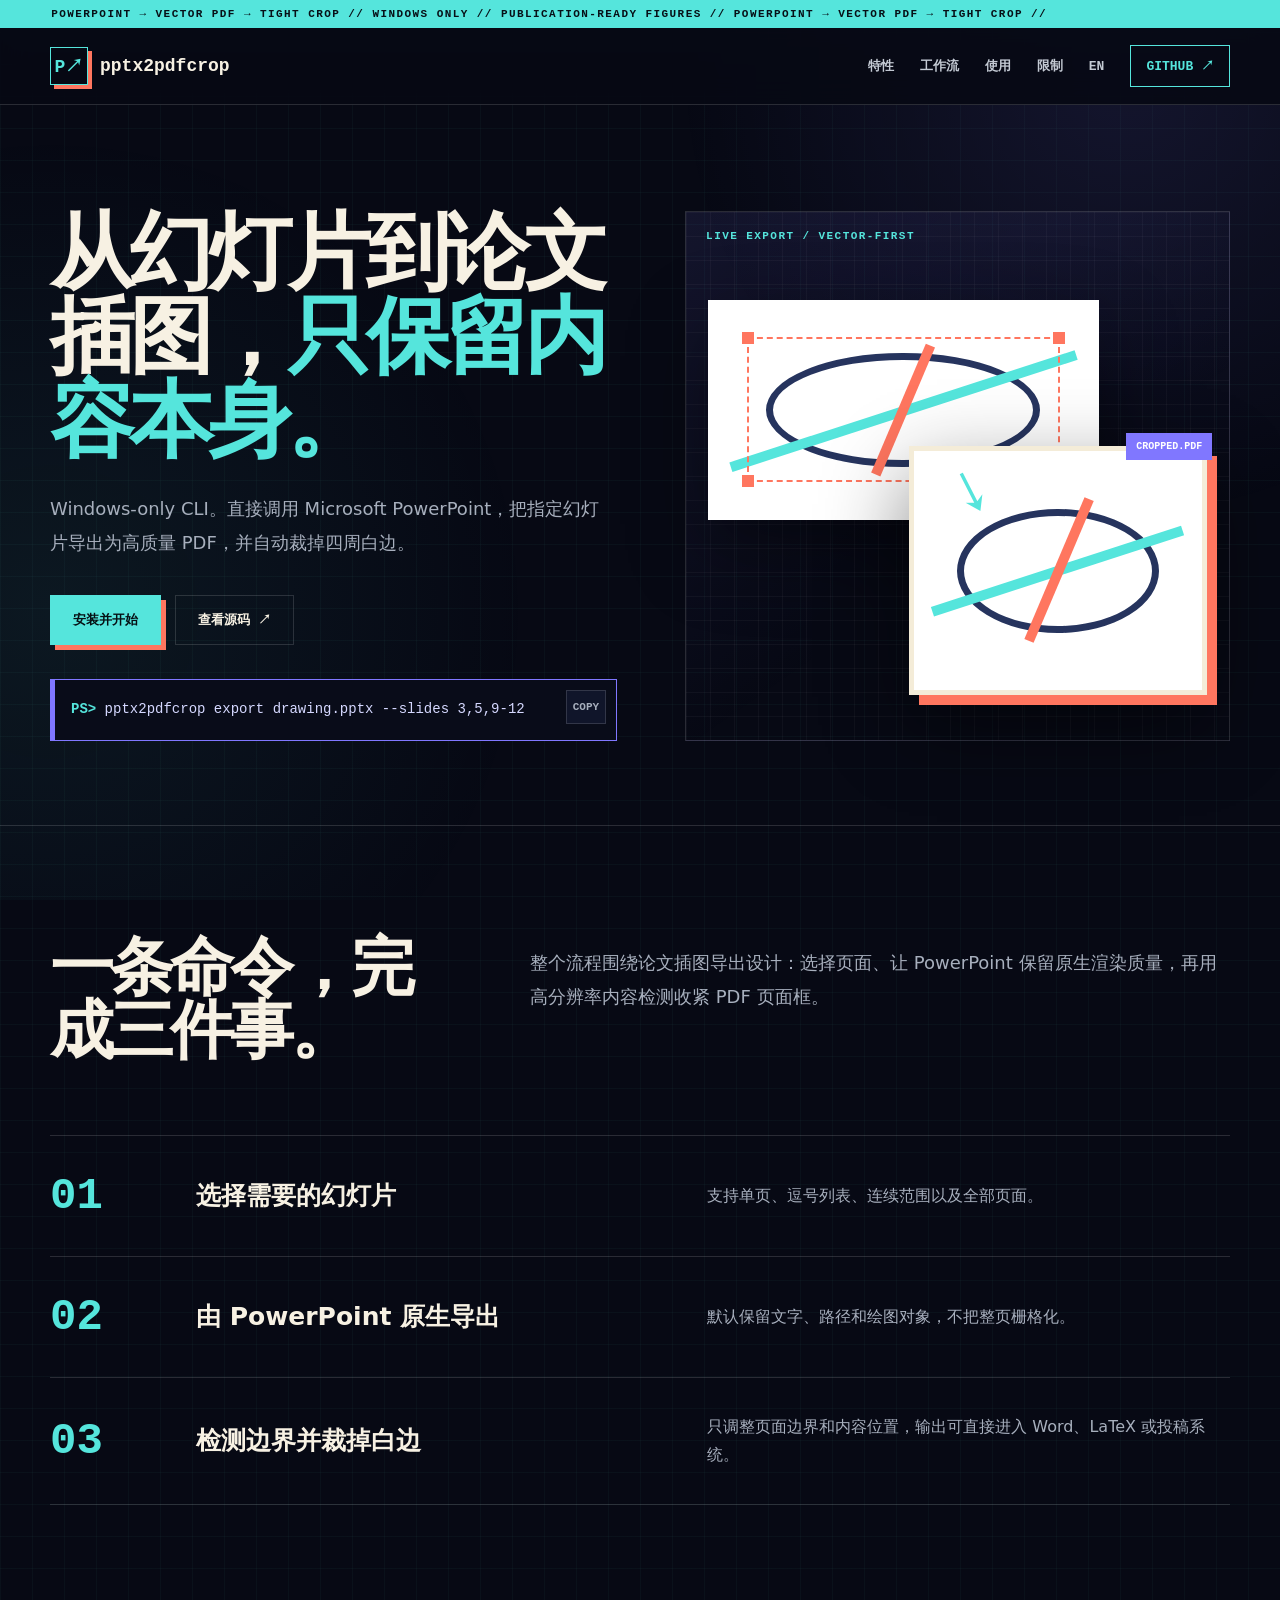
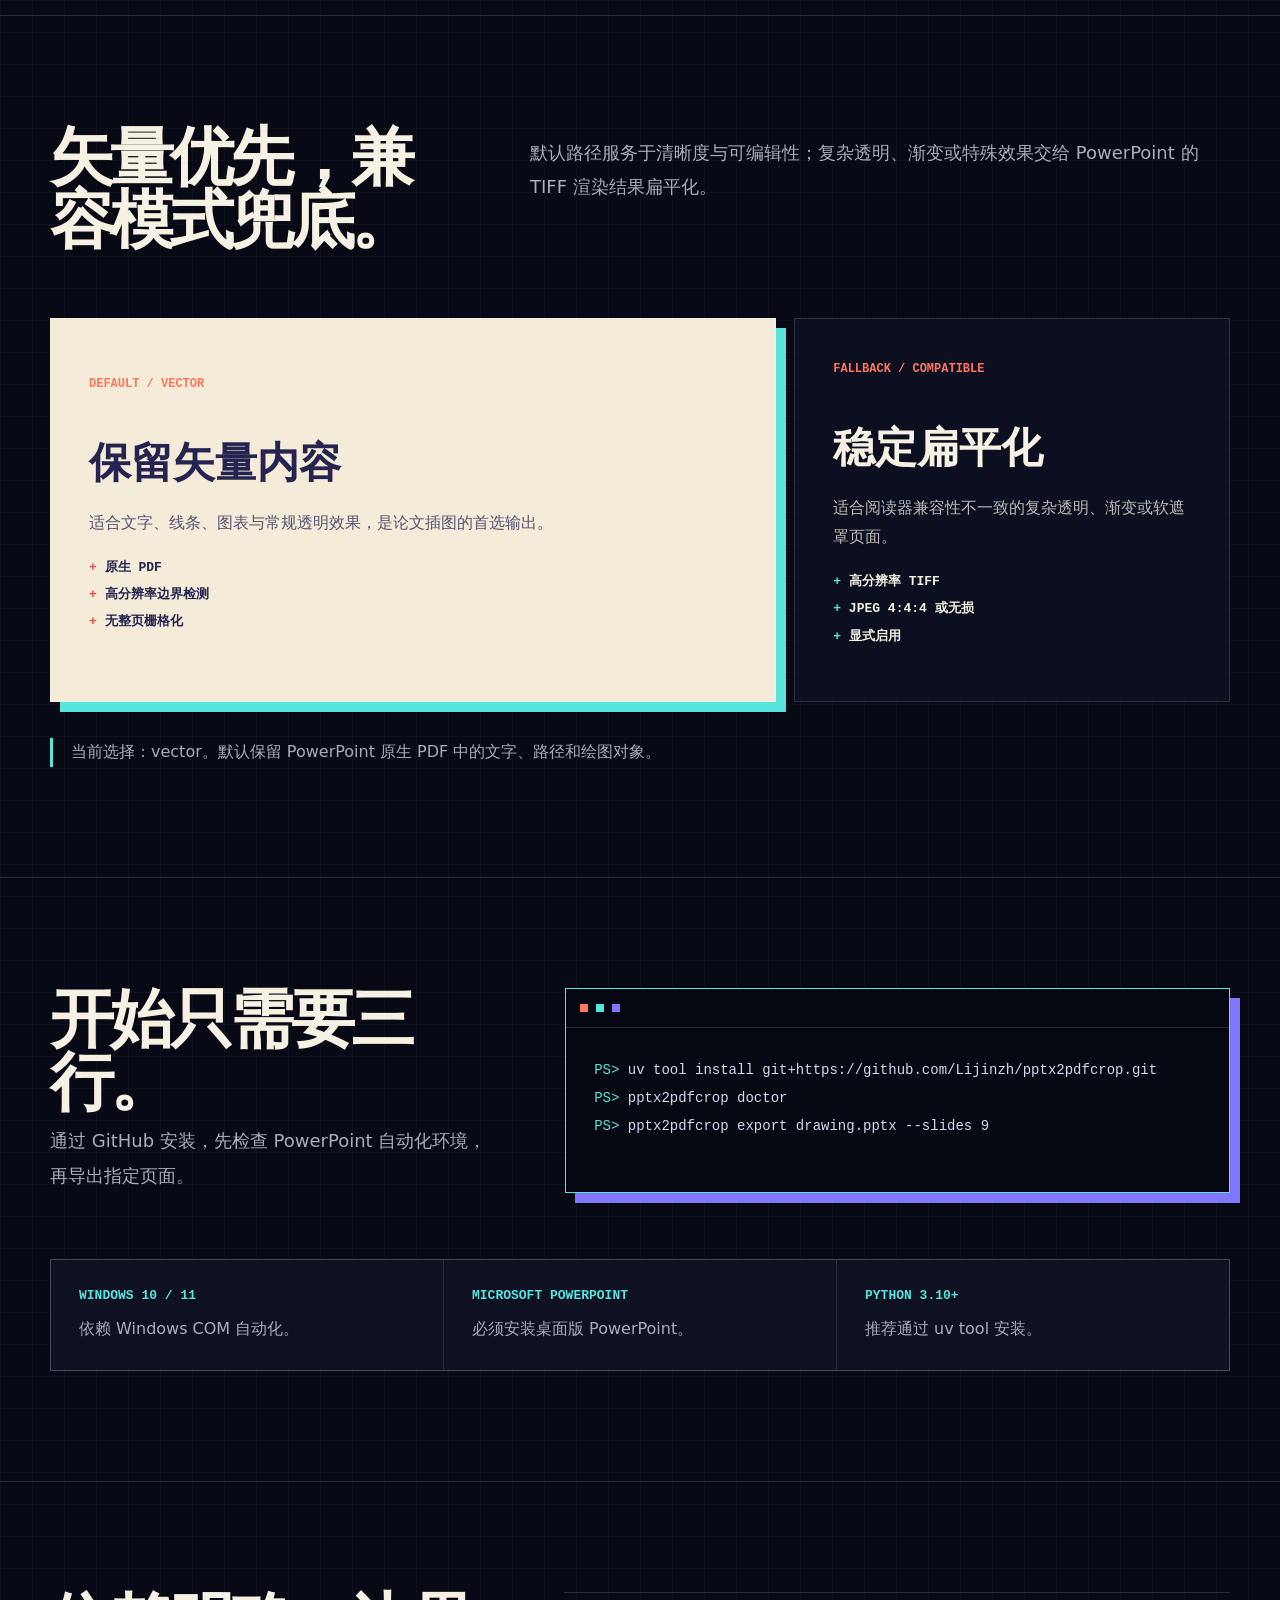
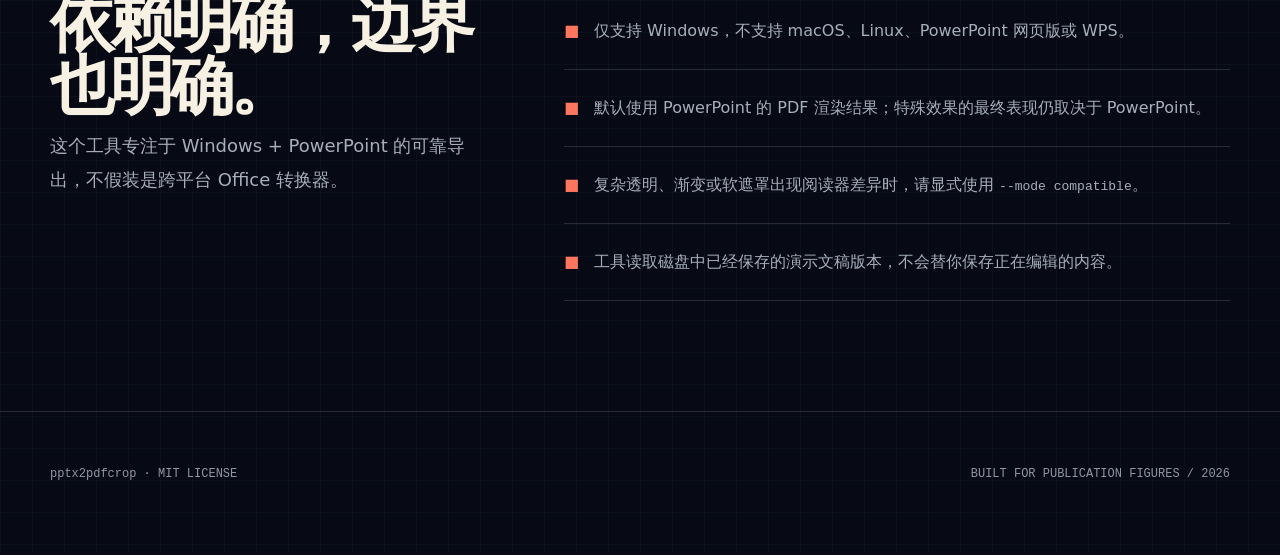
==== docs/index.html @ 3444dfbe "feat: launch pptx2pdfcrop CLI and website" ====
<!doctype html>
<html lang="zh-CN">
<head>
  <meta charset="utf-8" />
  <meta name="viewport" content="width=device-width, initial-scale=1" />
  <meta name="theme-color" content="#070914" />
  <meta name="description" content="Windows 下调用 Microsoft PowerPoint，将指定幻灯片导出为高质量、自动裁掉白边的论文插图 PDF。" />
  <meta property="og:title" content="pptx2pdfcrop · 从幻灯片到论文插图" />
  <meta property="og:description" content="Windows-only CLI for tightly cropped, publication-ready PowerPoint PDFs." />
  <meta property="og:type" content="website" />
  <meta property="og:url" content="https://lijinzh.github.io/pptx2pdfcrop/" />
  <title>pptx2pdfcrop · 从幻灯片到论文插图</title>
  <link rel="icon" href="assets/favicon.svg" type="image/svg+xml" />
  <link rel="stylesheet" href="assets/site.css" />
  <script src="assets/site.js" defer></script>
</head>
<body>
  <a class="skip-link" href="#main">跳到主要内容</a>
  <div class="ticker" aria-hidden="true"><span>POWERPOINT → VECTOR PDF → TIGHT CROP // WINDOWS ONLY // PUBLICATION-READY FIGURES // POWERPOINT → VECTOR PDF → TIGHT CROP //</span></div>
  <header class="site-header">
    <div class="wrap nav">
      <a class="brand" href="#top" aria-label="pptx2pdfcrop 首页"><span class="brand-mark" aria-hidden="true">P↗</span><span>pptx2pdfcrop</span></a>
      <nav class="nav-links" aria-label="主要导航">
        <a href="#modes">特性</a>
        <a href="#workflow">工作流</a>
        <a href="#quick-start">使用</a>
        <a href="#limits">限制</a>
        <a class="language-link" href="en/">EN</a>
        <a class="repo-link" href="https://github.com/Lijinzh/pptx2pdfcrop">GITHUB ↗</a>
      </nav>
    </div>
  </header>

  <main id="main">
    <div class="wrap hero" id="top">
      <div class="hero-copy">
        <h1>从幻灯片到论文插图，<em>只保留内容本身。</em></h1>
        <p>Windows-only CLI。直接调用 Microsoft PowerPoint，把指定幻灯片导出为高质量 PDF，并自动裁掉四周白边。</p>
        <div class="actions">
          <a class="button" href="#quick-start">安装并开始</a>
          <a class="button button--secondary" href="https://github.com/Lijinzh/pptx2pdfcrop">查看源码 ↗</a>
        </div>
        <div class="command-line">
          <b>PS&gt;</b> pptx2pdfcrop export drawing.pptx --slides 3,5,9-12
          <button class="copy-button" type="button" data-copy="pptx2pdfcrop export drawing.pptx --slides 3,5,9-12" aria-label="复制命令">COPY</button>
        </div>
      </div>

      <div class="export-stage" role="img" aria-label="带白边的 PowerPoint 幻灯片被转换为紧密裁切的 PDF">
        <div class="stage-grid">
          <span class="stage-label">LIVE EXPORT / VECTOR-FIRST</span>
          <div class="slide slide--before"><div class="diagram"></div><div class="crop-frame"><i class="crop-corner"></i><i class="crop-corner"></i><i class="crop-corner"></i><i class="crop-corner"></i></div></div>
          <div class="export-arrow">↘</div>
          <div class="slide slide--after"><span class="pdf-tag">CROPPED.PDF</span><div class="diagram"></div></div>
        </div>
      </div>
    </div>

    <section class="site-section" id="workflow">
      <div class="wrap">
        <div class="section-heading">
          <h2>一条命令，完成三件事。</h2>
          <p>整个流程围绕论文插图导出设计：选择页面、让 PowerPoint 保留原生渲染质量，再用高分辨率内容检测收紧 PDF 页面框。</p>
        </div>
        <div class="steps">
          <article class="step"><strong>01</strong><h3>选择需要的幻灯片</h3><p>支持单页、逗号列表、连续范围以及全部页面。</p></article>
          <article class="step"><strong>02</strong><h3>由 PowerPoint 原生导出</h3><p>默认保留文字、路径和绘图对象，不把整页栅格化。</p></article>
          <article class="step"><strong>03</strong><h3>检测边界并裁掉白边</h3><p>只调整页面边界和内容位置，输出可直接进入 Word、LaTeX 或投稿系统。</p></article>
        </div>
      </div>
    </section>

    <section class="site-section" id="modes">
      <div class="wrap">
        <div class="section-heading">
          <h2>矢量优先，兼容模式兜底。</h2>
          <p>默认路径服务于清晰度与可编辑性；复杂透明、渐变或特殊效果交给 PowerPoint 的 TIFF 渲染结果扁平化。</p>
        </div>
        <div class="mode-switcher" aria-label="导出模式比较">
          <button class="mode-card" type="button" data-mode="vector" aria-pressed="true">
            <code>DEFAULT / VECTOR</code><h3>保留矢量内容</h3>
            <p>适合文字、线条、图表与常规透明效果，是论文插图的首选输出。</p>
            <ul><li>原生 PDF</li><li>高分辨率边界检测</li><li>无整页栅格化</li></ul>
          </button>
          <button class="mode-card" type="button" data-mode="compatible" aria-pressed="false">
            <code>FALLBACK / COMPATIBLE</code><h3>稳定扁平化</h3>
            <p>适合阅读器兼容性不一致的复杂透明、渐变或软遮罩页面。</p>
            <ul><li>高分辨率 TIFF</li><li>JPEG 4:4:4 或无损</li><li>显式启用</li></ul>
          </button>
        </div>
        <p class="mode-note" data-mode-note>当前选择：vector。默认保留 PowerPoint 原生 PDF 中的文字、路径和绘图对象。</p>
      </div>
    </section>

    <section class="site-section" id="quick-start">
      <div class="wrap quick-start">
        <div class="quick-copy">
          <h2>开始只需要三行。</h2>
          <p>通过 GitHub 安装，先检查 PowerPoint 自动化环境，再导出指定页面。</p>
        </div>
        <div class="terminal">
          <div class="terminal-top" aria-hidden="true"><span class="terminal-dot"></span><span class="terminal-dot"></span><span class="terminal-dot"></span></div>
          <pre><span class="prompt">PS&gt;</span> uv tool install git+https://github.com/Lijinzh/pptx2pdfcrop.git
<span class="prompt">PS&gt;</span> pptx2pdfcrop doctor
<span class="prompt">PS&gt;</span> pptx2pdfcrop export drawing.pptx --slides 9</pre>
        </div>
      </div>
      <div class="wrap requirements" aria-label="系统要求">
        <div class="requirement"><b>WINDOWS 10 / 11</b><span>依赖 Windows COM 自动化。</span></div>
        <div class="requirement"><b>MICROSOFT POWERPOINT</b><span>必须安装桌面版 PowerPoint。</span></div>
        <div class="requirement"><b>PYTHON 3.10+</b><span>推荐通过 uv tool 安装。</span></div>
      </div>
    </section>

    <section class="site-section" id="limits">
      <div class="wrap limits">
        <div class="section-heading" style="display:block">
          <h2>依赖明确，边界也明确。</h2>
          <p>这个工具专注于 Windows + PowerPoint 的可靠导出，不假装是跨平台 Office 转换器。</p>
        </div>
        <ul class="limit-list">
          <li>仅支持 Windows，不支持 macOS、Linux、PowerPoint 网页版或 WPS。</li>
          <li>默认使用 PowerPoint 的 PDF 渲染结果；特殊效果的最终表现仍取决于 PowerPoint。</li>
          <li>复杂透明、渐变或软遮罩出现阅读器差异时，请显式使用 <code>--mode compatible</code>。</li>
          <li>工具读取磁盘中已经保存的演示文稿版本，不会替你保存正在编辑的内容。</li>
        </ul>
      </div>
    </section>
  </main>

  <footer class="site-footer">
    <div class="wrap footer-inner"><span>pptx2pdfcrop · MIT LICENSE</span><span>BUILT FOR PUBLICATION FIGURES / 2026</span></div>
  </footer>
  <div class="copy-status" data-copy-status hidden role="status">命令已复制</div>
</body>
</html>
---- docs/assets/site.css ----
:root {
  --ink: #070914;
  --panel: #0d1122;
  --panel-soft: #11162a;
  --paper: #f4ecd8;
  --text: #f7f1e3;
  --muted: #a7afbd;
  --cyan: #55e5dc;
  --coral: #ff765f;
  --violet: #8077ff;
  --line: rgba(255, 255, 255, 0.14);
  --mono: "Cascadia Code", "SFMono-Regular", Consolas, monospace;
  --sans: "Microsoft YaHei UI", "PingFang SC", system-ui, sans-serif;
  --serif: Georgia, "Songti SC", "STSong", serif;
}
* { box-sizing: border-box; }
html { scroll-behavior: smooth; scroll-padding-top: 110px; }
body {
  margin: 0;
  color: var(--text);
  background: var(--ink);
  background-image:
    linear-gradient(rgba(85, 229, 220, 0.035) 1px, transparent 1px),
    linear-gradient(90deg, rgba(85, 229, 220, 0.035) 1px, transparent 1px);
  background-size: 32px 32px;
  font-family: var(--sans);
}
body::before {
  position: fixed;
  z-index: -1;
  inset: 0;
  content: "";
  background:
    radial-gradient(circle at 88% 8%, rgba(128, 119, 255, 0.11), transparent 28rem),
    radial-gradient(circle at 4% 68%, rgba(85, 229, 220, 0.07), transparent 30rem);
  pointer-events: none;
}
a { color: inherit; text-decoration: none; }
button { font: inherit; }
.wrap { width: min(1180px, calc(100% - 48px)); margin-inline: auto; }
.skip-link {
  position: fixed;
  z-index: 100;
  top: 10px;
  left: 10px;
  padding: 10px 14px;
  background: var(--cyan);
  color: #071017;
  transform: translateY(-160%);
}
.skip-link:focus { transform: translateY(0); }
.ticker {
  height: 28px;
  display: flex;
  align-items: center;
  overflow: hidden;
  color: #071017;
  background: var(--cyan);
  font: 700 11px var(--mono);
  letter-spacing: 0.13em;
  white-space: nowrap;
}
.ticker span {
  display: inline-block;
  padding-left: 4vw;
  animation: ticker 24s linear infinite;
}
.site-header {
  position: sticky;
  z-index: 20;
  top: 0;
  border-bottom: 1px solid var(--line);
  background: rgba(7, 9, 20, 0.91);
  backdrop-filter: blur(16px);
}
.nav {
  min-height: 76px;
  display: flex;
  align-items: center;
  justify-content: space-between;
  gap: 24px;
}
.brand {
  display: flex;
  align-items: center;
  gap: 12px;
  font: 800 18px var(--mono);
}
.brand-mark {
  width: 38px;
  height: 38px;
  display: grid;
  place-items: center;
  border: 1px solid var(--cyan);
  box-shadow: 4px 4px 0 var(--coral);
  color: var(--cyan);
}
.nav-links {
  display: flex;
  align-items: center;
  gap: 26px;
  color: #c4cad4;
  font: 650 13px var(--mono);
}
.nav-links a { transition: color 160ms ease; }
.nav-links a:hover, .nav-links a:focus-visible { color: var(--cyan); }
.nav-links .repo-link {
  padding: 11px 15px;
  border: 1px solid var(--cyan);
  color: var(--cyan);
}
.hero {
  min-height: 720px;
  display: grid;
  grid-template-columns: 1.02fr 0.98fr;
  align-items: center;
  gap: 68px;
  padding-block: 86px 64px;
}
.hero h1, .section-heading h2, .quick-copy h2 {
  font-family: var(--serif);
  font-weight: 700;
  line-height: 0.99;
  letter-spacing: -0.06em;
}
.hero h1 {
  max-width: 680px;
  margin: 0;
  font-size: clamp(58px, 6.6vw, 94px);
}
.hero h1 em { color: var(--cyan); font-style: normal; }
.hero-copy > p {
  max-width: 620px;
  margin: 30px 0 0;
  color: var(--muted);
  font-size: 18px;
  line-height: 1.85;
}
.actions { display: flex; flex-wrap: wrap; gap: 14px; margin-top: 36px; }
.button {
  min-height: 50px;
  display: inline-flex;
  align-items: center;
  justify-content: center;
  padding-inline: 22px;
  border: 1px solid var(--cyan);
  background: var(--cyan);
  box-shadow: 5px 5px 0 var(--coral);
  color: #061014;
  cursor: pointer;
  font: 800 13px var(--mono);
}
.button:hover { transform: translate(-1px, -1px); }
.button--secondary {
  border-color: var(--line);
  background: transparent;
  box-shadow: none;
  color: var(--text);
}
.command-line {
  position: relative;
  margin-top: 34px;
  padding: 18px 54px 18px 20px;
  border: 1px solid var(--violet);
  background: #090c19;
  box-shadow: inset 4px 0 0 var(--violet);
  color: #d5d8ff;
  font: 14px/1.7 var(--mono);
  overflow-wrap: anywhere;
}
.command-line b { color: var(--cyan); }
.copy-button {
  position: absolute;
  top: 10px;
  right: 10px;
  min-width: 34px;
  min-height: 34px;
  border: 1px solid var(--line);
  background: #10152a;
  color: var(--muted);
  cursor: pointer;
  font: 700 11px var(--mono);
}
.copy-button:hover, .copy-button:focus-visible { border-color: var(--cyan); color: var(--cyan); }
.export-stage { position: relative; min-height: 530px; }
.stage-grid {
  position: absolute;
  inset: 0;
  border: 1px solid var(--line);
  background: linear-gradient(145deg, rgba(128, 119, 255, 0.11), transparent 60%);
}
.stage-grid::after {
  position: absolute;
  inset: 0;
  content: "";
  background-image:
    linear-gradient(rgba(255,255,255,.035) 1px, transparent 1px),
    linear-gradient(90deg, rgba(255,255,255,.035) 1px, transparent 1px);
  background-size: 24px 24px;
  pointer-events: none;
}
.stage-label {
  position: absolute;
  z-index: 2;
  top: 18px;
  left: 20px;
  color: var(--cyan);
  font: 700 11px var(--mono);
  letter-spacing: 0.13em;
}
.slide {
  position: absolute;
  z-index: 2;
  background: #fff;
  color: #18203b;
  box-shadow: 0 30px 80px rgba(0, 0, 0, 0.42);
}
.slide--before { width: 72%; aspect-ratio: 16 / 9; left: 4%; top: 88px; }
.slide--after {
  width: 55%;
  aspect-ratio: 1.2;
  right: 4%;
  bottom: 45px;
  border: 5px solid var(--paper);
  box-shadow: 10px 10px 0 var(--coral), 0 30px 80px rgba(0, 0, 0, 0.48);
}
.diagram {
  position: absolute;
  inset: 24% 15%;
  border: 7px solid #26345e;
  border-radius: 50%;
}
.diagram::before, .diagram::after { position: absolute; content: ""; background: var(--cyan); }
.diagram::before { width: 140%; height: 10px; top: 46%; left: -20%; transform: rotate(-18deg); }
.diagram::after {
  width: 10px;
  height: 140%;
  left: 48%;
  top: -20%;
  transform: rotate(23deg);
  background: var(--coral);
}
.crop-frame { position: absolute; inset: 17% 10%; border: 2px dashed var(--coral); }
.crop-corner { position: absolute; width: 12px; height: 12px; background: var(--coral); }
.crop-corner:nth-child(1) { left: -7px; top: -7px; }
.crop-corner:nth-child(2) { right: -7px; top: -7px; }
.crop-corner:nth-child(3) { left: -7px; bottom: -7px; }
.crop-corner:nth-child(4) { right: -7px; bottom: -7px; }
.export-arrow {
  position: absolute;
  z-index: 3;
  left: 48%;
  top: 48%;
  color: var(--cyan);
  font: 700 44px var(--mono);
  transform: rotate(18deg);
}
.pdf-tag {
  position: absolute;
  right: -10px;
  top: -18px;
  padding: 8px 10px;
  background: var(--violet);
  color: #fff;
  font: 800 10px var(--mono);
}
.site-section { padding-block: 110px; border-top: 1px solid var(--line); }
.section-heading {
  display: grid;
  grid-template-columns: 0.75fr 1.25fr;
  align-items: start;
  gap: 60px;
}
.section-heading h2, .quick-copy h2 { margin: 0; font-size: clamp(44px, 5vw, 72px); }
.section-heading p, .quick-copy p {
  margin: 10px 0 0;
  color: var(--muted);
  font-size: 18px;
  line-height: 1.9;
}
.steps { margin-top: 72px; border-top: 1px solid var(--line); }
.step {
  display: grid;
  grid-template-columns: 110px 1fr 1.1fr;
  align-items: center;
  gap: 36px;
  padding-block: 35px;
  border-bottom: 1px solid var(--line);
}
.step strong { color: var(--cyan); font: 800 44px var(--mono); }
.step h3 { margin: 0; font-size: 25px; }
.step p { margin: 0; color: var(--muted); line-height: 1.75; }
.mode-switcher {
  display: grid;
  grid-template-columns: 1.25fr 0.75fr;
  gap: 18px;
  margin-top: 66px;
}
.mode-card {
  min-height: 350px;
  padding: 38px;
  border: 1px solid var(--line);
  background: rgba(13, 17, 34, 0.86);
  color: var(--text);
  text-align: left;
  cursor: pointer;
}
.mode-card[aria-pressed="true"] {
  background: var(--paper);
  box-shadow: 10px 10px 0 var(--cyan);
  color: #252451;
}
.mode-card code { color: var(--coral); font: 800 12px var(--mono); }
.mode-card h3 { margin: 44px 0 18px; font: 700 42px var(--serif); }
.mode-card p { opacity: 0.76; line-height: 1.8; }
.mode-card ul { padding: 0; list-style: none; font: 700 13px/2.1 var(--mono); }
.mode-card li::before { content: "+ "; color: var(--cyan); }
.mode-card[aria-pressed="true"] li::before { color: #e44f4d; }
.mode-note {
  margin: 36px 0 0;
  padding-left: 18px;
  border-left: 3px solid var(--cyan);
  color: var(--muted);
  line-height: 1.8;
}
.quick-start { display: grid; grid-template-columns: 0.8fr 1.2fr; gap: 72px; }
.terminal {
  border: 1px solid var(--cyan);
  background: #050711;
  box-shadow: 10px 10px 0 var(--violet);
}
.terminal-top {
  height: 39px;
  display: flex;
  align-items: center;
  gap: 8px;
  padding-inline: 14px;
  border-bottom: 1px solid var(--line);
}
.terminal-dot { width: 8px; height: 8px; background: var(--coral); }
.terminal-dot:nth-child(2) { background: var(--cyan); }
.terminal-dot:nth-child(3) { background: var(--violet); }
.terminal pre { margin: 0; padding: 28px; white-space: pre-wrap; color: #d8d7f5; font: 14px/2 var(--mono); }
.terminal .prompt { color: var(--cyan); }
.requirements {
  display: grid;
  grid-template-columns: repeat(3, 1fr);
  gap: 1px;
  margin-top: 66px;
  border: 1px solid var(--line);
  background: var(--line);
}
.requirement { padding: 28px; background: var(--panel); }
.requirement b { display: block; margin-bottom: 12px; color: var(--cyan); font: 800 13px var(--mono); }
.requirement span { color: var(--muted); line-height: 1.7; }
.limits {
  display: grid;
  grid-template-columns: 0.8fr 1.2fr;
  gap: 70px;
  align-items: start;
}
.limit-list { margin: 0; padding: 0; list-style: none; border-top: 1px solid var(--line); }
.limit-list li {
  padding: 24px 0 24px 30px;
  border-bottom: 1px solid var(--line);
  color: var(--muted);
  line-height: 1.75;
  position: relative;
}
.limit-list li::before { position: absolute; left: 0; content: "■"; color: var(--coral); }
.site-footer { padding-block: 55px 72px; border-top: 1px solid var(--line); }
.footer-inner { display: flex; justify-content: space-between; gap: 20px; color: #8f97a6; font: 12px var(--mono); }
.copy-status { position: fixed; z-index: 40; right: 20px; bottom: 20px; padding: 12px 16px; background: var(--cyan); color: #071017; font: 800 12px var(--mono); }
.copy-status[hidden] { display: none; }
@keyframes ticker { to { transform: translateX(-20%); } }
@media (max-width: 900px) {
  .wrap { width: min(100% - 30px, 680px); }
  .nav-links a:not(.repo-link):not(.language-link) { display: none; }
  .hero, .section-heading, .quick-start, .limits { grid-template-columns: 1fr; }
  .hero { gap: 45px; padding-top: 58px; }
  .hero h1 { font-size: clamp(51px, 14vw, 76px); }
  .export-stage { min-height: 470px; }
  .step { grid-template-columns: 70px 1fr; }
  .step p { grid-column: 2; }
  .mode-switcher, .requirements { grid-template-columns: 1fr; }
}
@media (max-width: 560px) {
  .wrap { width: min(100% - 24px, 520px); }
  .ticker { height: 24px; font-size: 9px; }
  .nav { min-height: 66px; }
  .brand { font-size: 15px; }
  .brand-mark { width: 34px; height: 34px; }
  .nav-links { gap: 10px; }
  .nav-links .repo-link { padding: 9px 10px; font-size: 11px; }
  .hero { min-height: auto; padding-block: 50px 42px; }
  .hero h1 { font-size: clamp(46px, 15vw, 66px); }
  .hero-copy > p, .section-heading p, .quick-copy p { font-size: 16px; }
  .actions { flex-direction: column; }
  .button { width: 100%; }
  .command-line { padding-right: 20px; padding-bottom: 56px; font-size: 12px; }
  .copy-button { top: auto; bottom: 10px; }
  .export-stage { min-height: 360px; }
  .slide--before { width: 82%; top: 72px; }
  .slide--after { width: 62%; bottom: 34px; }
  .site-section { padding-block: 78px; }
  .step { grid-template-columns: 52px 1fr; gap: 18px; }
  .step strong { font-size: 34px; }
  .mode-card { min-height: 310px; padding: 28px; }
  .mode-card h3 { font-size: 36px; }
  .terminal pre { padding: 22px 18px; font-size: 12px; }
  .footer-inner { flex-direction: column; }
}
@media (prefers-reduced-motion: reduce) {
  html { scroll-behavior: auto; }
  *, *::before, *::after { animation-duration: 0.01ms !important; animation-iteration-count: 1 !important; transition-duration: 0.01ms !important; }
}
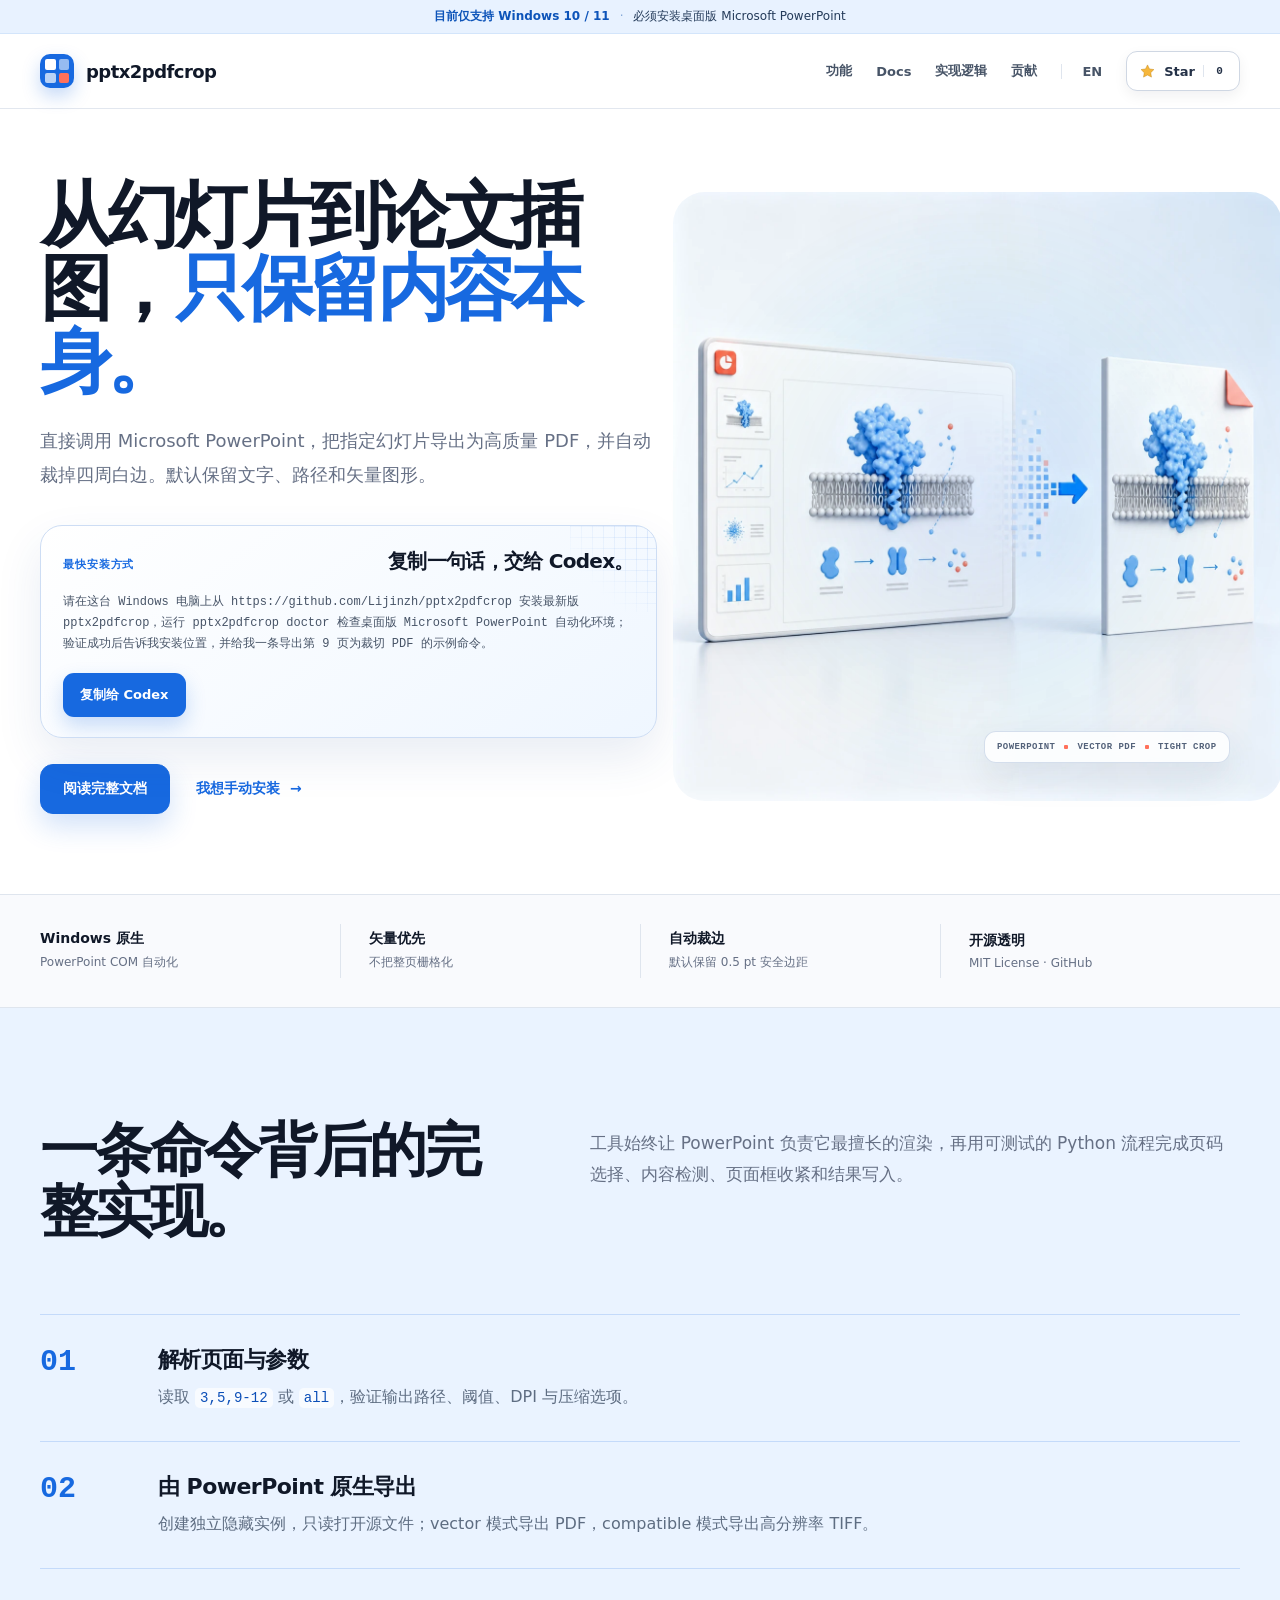
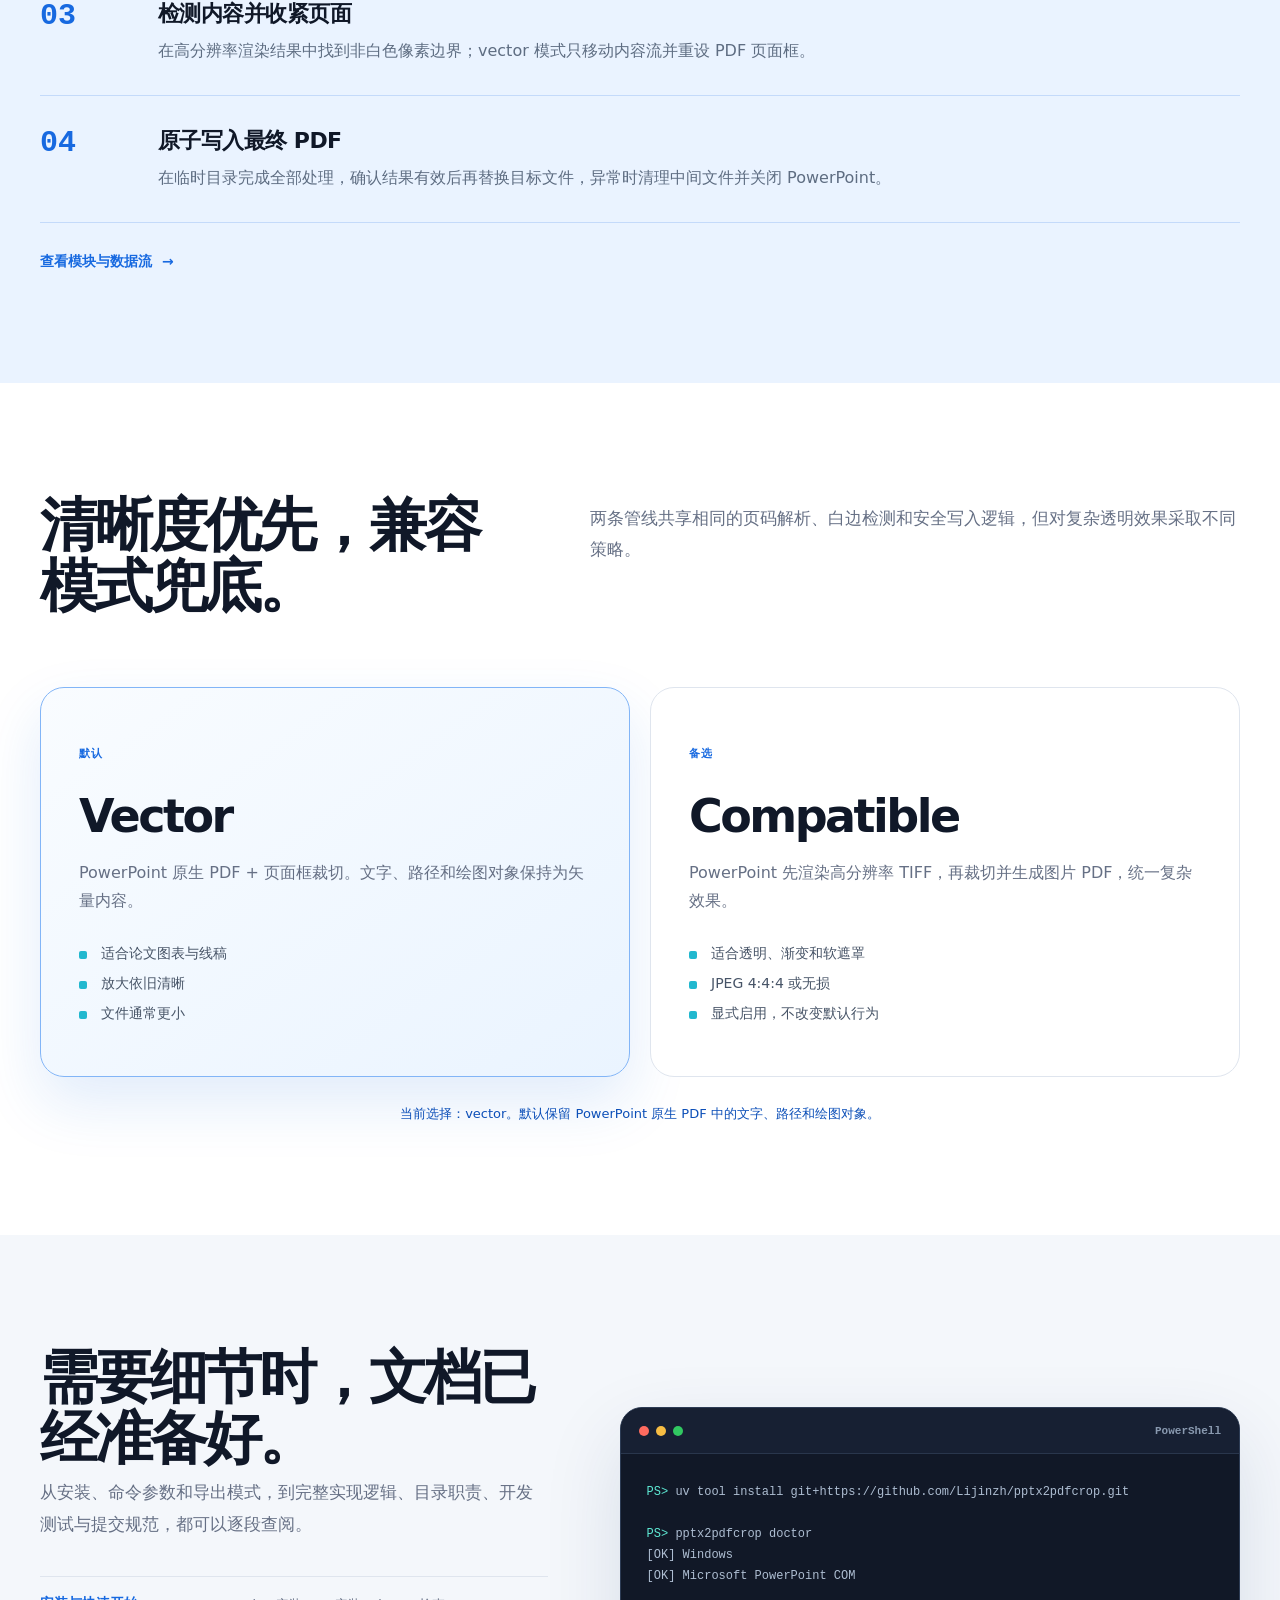
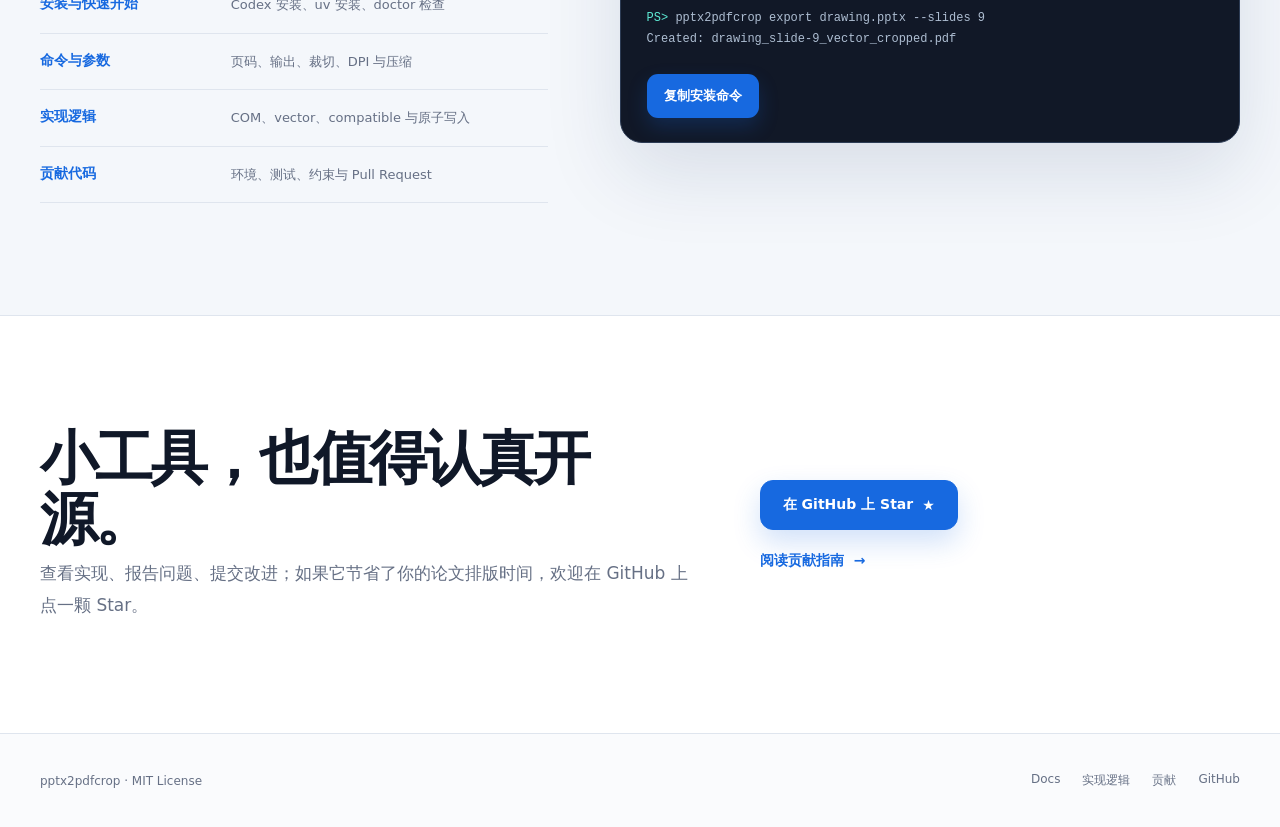
==== commit 35063ad1: "feat(site): add Codex install and full documentation" ====
--- a/docs/index.html
+++ b/docs/index.html
@@ -3,134 +3,128 @@
 <head>
   <meta charset="utf-8" />
   <meta name="viewport" content="width=device-width, initial-scale=1" />
-  <meta name="theme-color" content="#070914" />
+  <meta name="theme-color" content="#f7f9fc" />
   <meta name="description" content="Windows 下调用 Microsoft PowerPoint，将指定幻灯片导出为高质量、自动裁掉白边的论文插图 PDF。" />
   <meta property="og:title" content="pptx2pdfcrop · 从幻灯片到论文插图" />
   <meta property="og:description" content="Windows-only CLI for tightly cropped, publication-ready PowerPoint PDFs." />
   <meta property="og:type" content="website" />
   <meta property="og:url" content="https://lijinzh.github.io/pptx2pdfcrop/" />
+  <meta property="og:image" content="https://lijinzh.github.io/pptx2pdfcrop/assets/hero-export.png" />
   <title>pptx2pdfcrop · 从幻灯片到论文插图</title>
   <link rel="icon" href="assets/favicon.svg" type="image/svg+xml" />
-  <link rel="stylesheet" href="assets/site.css" />
-  <script src="assets/site.js" defer></script>
+  <link rel="stylesheet" href="assets/site.css?v=0.2.0" />
+  <script src="assets/site.js?v=0.2.0" defer></script>
 </head>
 <body>
   <a class="skip-link" href="#main">跳到主要内容</a>
-  <div class="ticker" aria-hidden="true"><span>POWERPOINT → VECTOR PDF → TIGHT CROP // WINDOWS ONLY // PUBLICATION-READY FIGURES // POWERPOINT → VECTOR PDF → TIGHT CROP //</span></div>
+  <div class="platform-bar"><strong>目前仅支持 Windows 10 / 11</strong><span>必须安装桌面版 Microsoft PowerPoint</span></div>
   <header class="site-header">
     <div class="wrap nav">
-      <a class="brand" href="#top" aria-label="pptx2pdfcrop 首页"><span class="brand-mark" aria-hidden="true">P↗</span><span>pptx2pdfcrop</span></a>
+      <a class="brand" href="#top" aria-label="pptx2pdfcrop 首页"><span class="brand-mark" aria-hidden="true"><i></i><i></i><i></i><i></i></span><span>pptx2pdfcrop</span></a>
       <nav class="nav-links" aria-label="主要导航">
-        <a href="#modes">特性</a>
-        <a href="#workflow">工作流</a>
-        <a href="#quick-start">使用</a>
-        <a href="#limits">限制</a>
+        <a href="#features">功能</a>
+        <a href="guide/">Docs</a>
+        <a href="#workflow">实现逻辑</a>
+        <a href="guide/#contributing">贡献</a>
         <a class="language-link" href="en/">EN</a>
-        <a class="repo-link" href="https://github.com/Lijinzh/pptx2pdfcrop">GITHUB ↗</a>
+        <a class="star-button" href="https://github.com/Lijinzh/pptx2pdfcrop" target="_blank" rel="noopener noreferrer" aria-label="在 GitHub 上 Star pptx2pdfcrop"><svg viewBox="0 0 24 24" aria-hidden="true"><path d="m12 2.7 2.8 5.67 6.26.91-4.53 4.42 1.07 6.23L12 17l-5.6 2.93 1.07-6.23-4.53-4.42 6.26-.91L12 2.7Z"/></svg><span data-star-label>Star</span><b data-star-count aria-label="GitHub Stars">0</b></a>
       </nav>
     </div>
   </header>
 
   <main id="main">
-    <div class="wrap hero" id="top">
+    <section class="hero wrap" id="top">
       <div class="hero-copy">
         <h1>从幻灯片到论文插图，<em>只保留内容本身。</em></h1>
-        <p>Windows-only CLI。直接调用 Microsoft PowerPoint，把指定幻灯片导出为高质量 PDF，并自动裁掉四周白边。</p>
-        <div class="actions">
-          <a class="button" href="#quick-start">安装并开始</a>
-          <a class="button button--secondary" href="https://github.com/Lijinzh/pptx2pdfcrop">查看源码 ↗</a>
+        <p>直接调用 Microsoft PowerPoint，把指定幻灯片导出为高质量 PDF，并自动裁掉四周白边。默认保留文字、路径和矢量图形。</p>
+
+        <div class="codex-install" aria-labelledby="codex-title">
+          <div class="codex-heading"><span>最快安装方式</span><h2 id="codex-title">复制一句话，交给 Codex。</h2></div>
+          <code id="codex-command">请在这台 Windows 电脑上从 https://github.com/Lijinzh/pptx2pdfcrop 安装最新版 pptx2pdfcrop，运行 pptx2pdfcrop doctor 检查桌面版 Microsoft PowerPoint 自动化环境；验证成功后告诉我安装位置，并给我一条导出第 9 页为裁切 PDF 的示例命令。</code>
+          <button class="copy-command" type="button" data-copy-target="codex-command" data-copy-label="复制给 Codex" data-copied-label="已复制，粘贴给 Codex">复制给 Codex</button>
         </div>
-        <div class="command-line">
-          <b>PS&gt;</b> pptx2pdfcrop export drawing.pptx --slides 3,5,9-12
-          <button class="copy-button" type="button" data-copy="pptx2pdfcrop export drawing.pptx --slides 3,5,9-12" aria-label="复制命令">COPY</button>
+
+        <div class="hero-actions">
+          <a class="button" href="guide/">阅读完整文档</a>
+          <a class="text-link" href="#quick-start">我想手动安装 <span aria-hidden="true">→</span></a>
         </div>
       </div>
 
-      <div class="export-stage" role="img" aria-label="带白边的 PowerPoint 幻灯片被转换为紧密裁切的 PDF">
-        <div class="stage-grid">
-          <span class="stage-label">LIVE EXPORT / VECTOR-FIRST</span>
-          <div class="slide slide--before"><div class="diagram"></div><div class="crop-frame"><i class="crop-corner"></i><i class="crop-corner"></i><i class="crop-corner"></i><i class="crop-corner"></i></div></div>
-          <div class="export-arrow">↘</div>
-          <div class="slide slide--after"><span class="pdf-tag">CROPPED.PDF</span><div class="diagram"></div></div>
-        </div>
-      </div>
-    </div>
-
-    <section class="site-section" id="workflow">
-      <div class="wrap">
-        <div class="section-heading">
-          <h2>一条命令，完成三件事。</h2>
-          <p>整个流程围绕论文插图导出设计：选择页面、让 PowerPoint 保留原生渲染质量，再用高分辨率内容检测收紧 PDF 页面框。</p>
-        </div>
-        <div class="steps">
-          <article class="step"><strong>01</strong><h3>选择需要的幻灯片</h3><p>支持单页、逗号列表、连续范围以及全部页面。</p></article>
-          <article class="step"><strong>02</strong><h3>由 PowerPoint 原生导出</h3><p>默认保留文字、路径和绘图对象，不把整页栅格化。</p></article>
-          <article class="step"><strong>03</strong><h3>检测边界并裁掉白边</h3><p>只调整页面边界和内容位置，输出可直接进入 Word、LaTeX 或投稿系统。</p></article>
-        </div>
+      <div class="hero-media">
+        <img src="assets/hero-export.webp" alt="带有大面积白边的 PowerPoint 幻灯片被转换为紧密裁切的 PDF" width="1254" height="1254" />
+        <div class="media-caption"><span>POWERPOINT</span><i></i><span>VECTOR PDF</span><i></i><span>TIGHT CROP</span></div>
       </div>
     </section>
 
-    <section class="site-section" id="modes">
+    <section class="trust-rail" aria-label="核心能力">
+      <div class="wrap trust-items">
+        <div><strong>Windows 原生</strong><span>PowerPoint COM 自动化</span></div>
+        <div><strong>矢量优先</strong><span>不把整页栅格化</span></div>
+        <div><strong>自动裁边</strong><span>默认保留 0.5 pt 安全边距</span></div>
+        <div><strong>开源透明</strong><span>MIT License · GitHub</span></div>
+      </div>
+    </section>
+
+    <section class="section section--blue" id="workflow">
       <div class="wrap">
-        <div class="section-heading">
-          <h2>矢量优先，兼容模式兜底。</h2>
-          <p>默认路径服务于清晰度与可编辑性；复杂透明、渐变或特殊效果交给 PowerPoint 的 TIFF 渲染结果扁平化。</p>
-        </div>
+        <div class="section-heading"><h2>一条命令背后的完整实现。</h2><p>工具始终让 PowerPoint 负责它最擅长的渲染，再用可测试的 Python 流程完成页码选择、内容检测、页面框收紧和结果写入。</p></div>
+        <ol class="workflow">
+          <li><span>01</span><div><h3>解析页面与参数</h3><p>读取 <code>3,5,9-12</code> 或 <code>all</code>，验证输出路径、阈值、DPI 与压缩选项。</p></div></li>
+          <li><span>02</span><div><h3>由 PowerPoint 原生导出</h3><p>创建独立隐藏实例，只读打开源文件；vector 模式导出 PDF，compatible 模式导出高分辨率 TIFF。</p></div></li>
+          <li><span>03</span><div><h3>检测内容并收紧页面</h3><p>在高分辨率渲染结果中找到非白色像素边界；vector 模式只移动内容流并重设 PDF 页面框。</p></div></li>
+          <li><span>04</span><div><h3>原子写入最终 PDF</h3><p>在临时目录完成全部处理，确认结果有效后再替换目标文件，异常时清理中间文件并关闭 PowerPoint。</p></div></li>
+        </ol>
+        <a class="section-link" href="guide/#architecture">查看模块与数据流 <span aria-hidden="true">→</span></a>
+      </div>
+    </section>
+
+    <section class="section" id="features">
+      <div class="wrap">
+        <div class="section-heading"><h2>清晰度优先，兼容模式兜底。</h2><p>两条管线共享相同的页码解析、白边检测和安全写入逻辑，但对复杂透明效果采取不同策略。</p></div>
         <div class="mode-switcher" aria-label="导出模式比较">
-          <button class="mode-card" type="button" data-mode="vector" aria-pressed="true">
-            <code>DEFAULT / VECTOR</code><h3>保留矢量内容</h3>
-            <p>适合文字、线条、图表与常规透明效果，是论文插图的首选输出。</p>
-            <ul><li>原生 PDF</li><li>高分辨率边界检测</li><li>无整页栅格化</li></ul>
-          </button>
-          <button class="mode-card" type="button" data-mode="compatible" aria-pressed="false">
-            <code>FALLBACK / COMPATIBLE</code><h3>稳定扁平化</h3>
-            <p>适合阅读器兼容性不一致的复杂透明、渐变或软遮罩页面。</p>
-            <ul><li>高分辨率 TIFF</li><li>JPEG 4:4:4 或无损</li><li>显式启用</li></ul>
-          </button>
+          <button class="mode-card" type="button" data-mode="vector" aria-pressed="true"><span>默认</span><h3>Vector</h3><p>PowerPoint 原生 PDF + 页面框裁切。文字、路径和绘图对象保持为矢量内容。</p><ul><li>适合论文图表与线稿</li><li>放大依旧清晰</li><li>文件通常更小</li></ul></button>
+          <button class="mode-card" type="button" data-mode="compatible" aria-pressed="false"><span>备选</span><h3>Compatible</h3><p>PowerPoint 先渲染高分辨率 TIFF，再裁切并生成图片 PDF，统一复杂效果。</p><ul><li>适合透明、渐变和软遮罩</li><li>JPEG 4:4:4 或无损</li><li>显式启用，不改变默认行为</li></ul></button>
         </div>
         <p class="mode-note" data-mode-note>当前选择：vector。默认保留 PowerPoint 原生 PDF 中的文字、路径和绘图对象。</p>
       </div>
     </section>
 
-    <section class="site-section" id="quick-start">
-      <div class="wrap quick-start">
-        <div class="quick-copy">
-          <h2>开始只需要三行。</h2>
-          <p>通过 GitHub 安装，先检查 PowerPoint 自动化环境，再导出指定页面。</p>
+    <section class="section section--soft" id="quick-start">
+      <div class="wrap docs-preview">
+        <div>
+          <h2>需要细节时，文档已经准备好。</h2>
+          <p>从安装、命令参数和导出模式，到完整实现逻辑、目录职责、开发测试与提交规范，都可以逐段查阅。</p>
+          <div class="doc-links">
+            <a href="guide/#install"><strong>安装与快速开始</strong><span>Codex 安装、uv 安装、doctor 检查</span></a>
+            <a href="guide/#commands"><strong>命令与参数</strong><span>页码、输出、裁切、DPI 与压缩</span></a>
+            <a href="guide/#architecture"><strong>实现逻辑</strong><span>COM、vector、compatible 与原子写入</span></a>
+            <a href="guide/#contributing"><strong>贡献代码</strong><span>环境、测试、约束与 Pull Request</span></a>
+          </div>
         </div>
-        <div class="terminal">
-          <div class="terminal-top" aria-hidden="true"><span class="terminal-dot"></span><span class="terminal-dot"></span><span class="terminal-dot"></span></div>
-          <pre><span class="prompt">PS&gt;</span> uv tool install git+https://github.com/Lijinzh/pptx2pdfcrop.git
-<span class="prompt">PS&gt;</span> pptx2pdfcrop doctor
-<span class="prompt">PS&gt;</span> pptx2pdfcrop export drawing.pptx --slides 9</pre>
+        <div class="terminal" aria-label="手动安装命令">
+          <div class="terminal-top"><span></span><span></span><span></span><b>PowerShell</b></div>
+          <pre><span>PS&gt;</span> uv tool install git+https://github.com/Lijinzh/pptx2pdfcrop.git
+
+<span>PS&gt;</span> pptx2pdfcrop doctor
+[OK] Windows
+[OK] Microsoft PowerPoint COM
+
+<span>PS&gt;</span> pptx2pdfcrop export drawing.pptx --slides 9
+Created: drawing_slide-9_vector_cropped.pdf</pre>
+          <button class="terminal-copy" type="button" data-copy="uv tool install git+https://github.com/Lijinzh/pptx2pdfcrop.git" data-copy-label="复制安装命令" data-copied-label="安装命令已复制">复制安装命令</button>
         </div>
-      </div>
-      <div class="wrap requirements" aria-label="系统要求">
-        <div class="requirement"><b>WINDOWS 10 / 11</b><span>依赖 Windows COM 自动化。</span></div>
-        <div class="requirement"><b>MICROSOFT POWERPOINT</b><span>必须安装桌面版 PowerPoint。</span></div>
-        <div class="requirement"><b>PYTHON 3.10+</b><span>推荐通过 uv tool 安装。</span></div>
       </div>
     </section>
 
-    <section class="site-section" id="limits">
-      <div class="wrap limits">
-        <div class="section-heading" style="display:block">
-          <h2>依赖明确，边界也明确。</h2>
-          <p>这个工具专注于 Windows + PowerPoint 的可靠导出，不假装是跨平台 Office 转换器。</p>
-        </div>
-        <ul class="limit-list">
-          <li>仅支持 Windows，不支持 macOS、Linux、PowerPoint 网页版或 WPS。</li>
-          <li>默认使用 PowerPoint 的 PDF 渲染结果；特殊效果的最终表现仍取决于 PowerPoint。</li>
-          <li>复杂透明、渐变或软遮罩出现阅读器差异时，请显式使用 <code>--mode compatible</code>。</li>
-          <li>工具读取磁盘中已经保存的演示文稿版本，不会替你保存正在编辑的内容。</li>
-        </ul>
+    <section class="section open-source">
+      <div class="wrap open-source-inner">
+        <div><h2>小工具，也值得认真开源。</h2><p>查看实现、报告问题、提交改进；如果它节省了你的论文排版时间，欢迎在 GitHub 上点一颗 Star。</p></div>
+        <div class="open-source-actions"><a class="button" href="https://github.com/Lijinzh/pptx2pdfcrop" target="_blank" rel="noopener noreferrer">在 GitHub 上 Star <span aria-hidden="true">★</span></a><a class="text-link" href="guide/#contributing">阅读贡献指南 <span aria-hidden="true">→</span></a></div>
       </div>
     </section>
   </main>
 
-  <footer class="site-footer">
-    <div class="wrap footer-inner"><span>pptx2pdfcrop · MIT LICENSE</span><span>BUILT FOR PUBLICATION FIGURES / 2026</span></div>
-  </footer>
-  <div class="copy-status" data-copy-status hidden role="status">命令已复制</div>
+  <footer class="site-footer"><div class="wrap footer-inner"><span>pptx2pdfcrop · MIT License</span><nav aria-label="页脚导航"><a href="guide/">Docs</a><a href="guide/#architecture">实现逻辑</a><a href="guide/#contributing">贡献</a><a href="https://github.com/Lijinzh/pptx2pdfcrop">GitHub</a></nav></div></footer>
+  <div class="copy-status" data-copy-status hidden role="status">已复制</div>
 </body>
 </html>
--- a/docs/assets/site.css
+++ b/docs/assets/site.css
@@ -1,416 +1,174 @@
 :root {
-  --ink: #070914;
-  --panel: #0d1122;
-  --panel-soft: #11162a;
-  --paper: #f4ecd8;
-  --text: #f7f1e3;
-  --muted: #a7afbd;
-  --cyan: #55e5dc;
-  --coral: #ff765f;
-  --violet: #8077ff;
-  --line: rgba(255, 255, 255, 0.14);
+  --ink: #101828;
+  --muted: #667085;
+  --line: #dfe5ee;
+  --soft: #f4f7fb;
+  --blue-soft: #eaf3ff;
+  --blue: #1769e0;
+  --blue-dark: #0c4fb8;
+  --cyan: #22b8cf;
+  --coral: #ff715b;
+  --white: #fff;
+  --shadow: 0 30px 80px rgba(16, 42, 88, .12);
+  --sans: "Segoe UI Variable", "Microsoft YaHei UI", "PingFang SC", system-ui, sans-serif;
   --mono: "Cascadia Code", "SFMono-Regular", Consolas, monospace;
-  --sans: "Microsoft YaHei UI", "PingFang SC", system-ui, sans-serif;
-  --serif: Georgia, "Songti SC", "STSong", serif;
 }
+
 * { box-sizing: border-box; }
-html { scroll-behavior: smooth; scroll-padding-top: 110px; }
-body {
-  margin: 0;
-  color: var(--text);
-  background: var(--ink);
-  background-image:
-    linear-gradient(rgba(85, 229, 220, 0.035) 1px, transparent 1px),
-    linear-gradient(90deg, rgba(85, 229, 220, 0.035) 1px, transparent 1px);
-  background-size: 32px 32px;
-  font-family: var(--sans);
-}
-body::before {
-  position: fixed;
-  z-index: -1;
-  inset: 0;
-  content: "";
-  background:
-    radial-gradient(circle at 88% 8%, rgba(128, 119, 255, 0.11), transparent 28rem),
-    radial-gradient(circle at 4% 68%, rgba(85, 229, 220, 0.07), transparent 30rem);
-  pointer-events: none;
-}
+html { overflow-x: clip; scroll-behavior: smooth; scroll-padding-top: 116px; }
+body { margin: 0; overflow-x: clip; color: var(--ink); background: var(--white); font-family: var(--sans); -webkit-font-smoothing: antialiased; }
 a { color: inherit; text-decoration: none; }
 button { font: inherit; }
-.wrap { width: min(1180px, calc(100% - 48px)); margin-inline: auto; }
-.skip-link {
-  position: fixed;
-  z-index: 100;
-  top: 10px;
-  left: 10px;
-  padding: 10px 14px;
-  background: var(--cyan);
-  color: #071017;
-  transform: translateY(-160%);
+code, pre { font-family: var(--mono); }
+.wrap { width: min(1200px, calc(100% - 48px)); margin-inline: auto; }
+.skip-link { position: fixed; z-index: 100; top: 12px; left: 12px; padding: 10px 14px; border-radius: 10px; color: var(--white); background: var(--blue); transform: translateY(-180%); }
+.skip-link:focus { transform: none; }
+
+.platform-bar { min-height: 34px; display: flex; align-items: center; justify-content: center; gap: 10px; padding: 6px 20px; color: #243b5a; background: #e8f2ff; border-bottom: 1px solid #d3e5fb; font-size: 12px; text-align: center; }
+.platform-bar strong { color: #0d54b9; }
+.platform-bar span::before { content: "·"; margin-right: 10px; color: #82a7d7; }
+
+.site-header { position: sticky; z-index: 30; top: 0; border-bottom: 1px solid rgba(223, 229, 238, .9); background: rgba(255, 255, 255, .86); backdrop-filter: blur(22px) saturate(1.3); }
+.nav { min-height: 74px; display: flex; align-items: center; justify-content: space-between; gap: 28px; }
+.brand { display: inline-flex; align-items: center; gap: 12px; font-size: 18px; font-weight: 750; letter-spacing: -.03em; }
+.brand-mark { position: relative; width: 34px; height: 34px; display: grid; grid-template-columns: repeat(2, 1fr); gap: 3px; padding: 5px; border-radius: 10px; color: var(--white); background: var(--blue); box-shadow: 0 8px 18px rgba(23, 105, 224, .25); }
+.brand-mark i { border-radius: 2px; background: currentColor; }
+.brand-mark i:nth-child(2) { opacity: .55; }.brand-mark i:nth-child(3) { opacity: .7; }.brand-mark i:nth-child(4) { background: var(--coral); }
+.nav-links { display: flex; align-items: center; gap: 24px; color: #475467; font-size: 13px; font-weight: 650; }
+.nav-links > a:not(.star-button) { transition: color .18s ease; }
+.nav-links > a:not(.star-button):hover, .nav-links > a:not(.star-button):focus-visible { color: var(--blue); }
+.language-link { padding-left: 20px; border-left: 1px solid var(--line); }
+.star-button { min-height: 40px; display: inline-flex; align-items: center; gap: 8px; padding: 0 12px; border: 1px solid #cfd7e3; border-radius: 11px; background: var(--white); box-shadow: 0 5px 14px rgba(16, 24, 40, .06); color: #243147; }
+.star-button:hover, .star-button:focus-visible { border-color: #9cbced; box-shadow: 0 8px 22px rgba(23, 105, 224, .12); }
+.star-button svg { width: 17px; fill: #f6b73c; stroke: #bd7b00; stroke-width: .6; }
+.star-button b { min-width: 24px; padding-left: 8px; border-left: 1px solid var(--line); font: 700 11px var(--mono); text-align: center; }
+
+.hero { min-height: 720px; display: grid; grid-template-columns: minmax(0, 1.08fr) minmax(400px, .92fr); align-items: center; gap: 58px; padding-block: 70px 80px; }
+.hero-copy { min-width: 0; }
+.hero h1 { max-width: 720px; margin: 0; font-size: clamp(54px, 5.6vw, 82px); line-height: 1.02; letter-spacing: -.065em; font-weight: 760; }
+.hero h1 em { color: var(--blue); font-style: normal; }
+.hero-copy > p { max-width: 680px; margin: 26px 0 0; color: var(--muted); font-size: 18px; line-height: 1.85; }
+.hero-media { position: relative; align-self: stretch; min-height: 560px; display: flex; align-items: center; justify-content: center; isolation: isolate; }
+.hero-media::before { position: absolute; z-index: -1; inset: 6% -9%; content: ""; border-radius: 48%; background: radial-gradient(circle, rgba(23, 105, 224, .14), rgba(34, 184, 207, .04) 50%, transparent 72%); filter: blur(18px); }
+.hero-media img { width: min(640px, 116%); height: auto; display: block; border-radius: 32px; mix-blend-mode: multiply; }
+.media-caption { position: absolute; right: 2%; bottom: 8%; display: flex; align-items: center; gap: 9px; padding: 10px 12px; border: 1px solid rgba(208, 219, 234, .9); border-radius: 12px; background: rgba(255, 255, 255, .82); box-shadow: 0 14px 34px rgba(37, 57, 89, .1); backdrop-filter: blur(14px); color: #53627a; font: 700 9px var(--mono); letter-spacing: .05em; }
+.media-caption i { width: 4px; height: 4px; border-radius: 1px; background: var(--coral); }
+
+.codex-install { position: relative; margin-top: 34px; padding: 22px 22px 20px; border: 1px solid #cdddf4; border-radius: 22px; background: linear-gradient(145deg, rgba(255,255,255,.98), rgba(238,246,255,.94)); box-shadow: 0 20px 46px rgba(35, 81, 145, .1); overflow: hidden; }
+.codex-install::after { position: absolute; top: 0; right: 0; width: 86px; height: 86px; content: ""; background-image: linear-gradient(90deg, rgba(23,105,224,.12) 1px, transparent 1px), linear-gradient(rgba(23,105,224,.12) 1px, transparent 1px); background-size: 11px 11px; mask-image: linear-gradient(225deg, #000, transparent 72%); }
+.codex-heading { position: relative; z-index: 1; display: flex; align-items: baseline; justify-content: space-between; gap: 18px; }
+.codex-heading span { color: var(--blue); font: 750 11px var(--mono); letter-spacing: .08em; text-transform: uppercase; }
+.codex-heading h2 { margin: 0; font-size: 20px; letter-spacing: -.035em; }
+.codex-install code { position: relative; z-index: 1; display: block; margin-top: 17px; padding-right: 2px; color: #475467; font-size: 12px; line-height: 1.75; overflow-wrap: anywhere; }
+.copy-command, .terminal-copy { position: relative; z-index: 1; min-height: 44px; margin-top: 18px; padding: 0 17px; border: 0; border-radius: 11px; color: var(--white); background: var(--blue); box-shadow: 0 9px 20px rgba(23, 105, 224, .22); cursor: pointer; font-size: 13px; font-weight: 750; }
+.copy-command:hover, .copy-command:focus-visible, .terminal-copy:hover, .terminal-copy:focus-visible { background: var(--blue-dark); transform: translateY(-1px); }
+.hero-actions { display: flex; align-items: center; gap: 26px; margin-top: 26px; }
+.button { min-height: 50px; display: inline-flex; align-items: center; justify-content: center; gap: 9px; padding: 0 22px; border: 1px solid var(--blue); border-radius: 13px; color: var(--white); background: var(--blue); box-shadow: 0 12px 28px rgba(23, 105, 224, .2); font-size: 14px; font-weight: 750; transition: transform .18s ease, box-shadow .18s ease, background .18s ease; }
+.button:hover, .button:focus-visible { background: var(--blue-dark); box-shadow: 0 16px 34px rgba(23, 105, 224, .25); transform: translateY(-2px); }
+.text-link, .section-link { color: var(--blue); font-size: 14px; font-weight: 700; }
+.text-link span, .section-link span { display: inline-block; margin-left: 5px; transition: transform .18s ease; }
+.text-link:hover span, .section-link:hover span { transform: translateX(4px); }
+
+.trust-rail { border-block: 1px solid var(--line); background: rgba(248, 250, 253, .86); }
+.trust-items { min-height: 112px; display: grid; grid-template-columns: repeat(4, 1fr); align-items: center; }
+.trust-items > div { min-height: 54px; display: flex; flex-direction: column; justify-content: center; padding: 0 28px; border-left: 1px solid var(--line); }
+.trust-items > div:first-child { padding-left: 0; border-left: 0; }
+.trust-items strong { font-size: 14px; }.trust-items span { margin-top: 6px; color: var(--muted); font-size: 12px; }
+
+.section { padding-block: 112px; }
+.section--blue { background: var(--blue-soft); }
+.section--soft { background: var(--soft); }
+.section-heading { display: grid; grid-template-columns: .85fr 1.15fr; align-items: start; gap: 70px; }
+.section-heading h2, .docs-preview h2, .open-source h2 { margin: 0; font-size: clamp(42px, 4.5vw, 64px); line-height: 1.06; letter-spacing: -.055em; }
+.section-heading p, .docs-preview > div > p, .open-source p { margin: 8px 0 0; color: var(--muted); font-size: 17px; line-height: 1.85; }
+
+.workflow { margin: 72px 0 0; padding: 0; border-top: 1px solid rgba(23, 105, 224, .18); list-style: none; }
+.workflow li { display: grid; grid-template-columns: 90px 1fr; gap: 28px; padding-block: 30px; border-bottom: 1px solid rgba(23, 105, 224, .18); }
+.workflow > li > span { color: var(--blue); font: 750 30px var(--mono); }
+.workflow h3 { margin: 0; font-size: 22px; letter-spacing: -.025em; }
+.workflow p { max-width: 760px; margin: 8px 0 0; color: #5e6d82; line-height: 1.75; }
+.workflow code { padding: 2px 5px; border-radius: 5px; background: rgba(255,255,255,.7); color: var(--blue-dark); font-size: .88em; }
+.section-link { display: inline-block; margin-top: 30px; }
+
+.mode-switcher { display: grid; grid-template-columns: repeat(2, 1fr); gap: 20px; margin-top: 70px; }
+.mode-card { min-height: 390px; padding: 38px; border: 1px solid var(--line); border-radius: 24px; color: var(--ink); background: var(--white); text-align: left; cursor: pointer; transition: transform .2s ease, box-shadow .2s ease, border-color .2s ease; }
+.mode-card:hover { transform: translateY(-3px); box-shadow: 0 20px 45px rgba(29, 55, 91, .09); }
+.mode-card[aria-pressed="true"] { border-color: #82b5f7; background: linear-gradient(145deg, #f9fcff, #eaf4ff); box-shadow: 0 26px 60px rgba(23, 105, 224, .13); }
+.mode-card > span { color: var(--blue); font: 750 11px var(--mono); letter-spacing: .08em; text-transform: uppercase; }
+.mode-card h3 { margin: 28px 0 16px; font-size: 46px; letter-spacing: -.055em; }
+.mode-card p { margin: 0; color: var(--muted); line-height: 1.75; }
+.mode-card ul { margin: 30px 0 0; padding: 0; list-style: none; }
+.mode-card li { position: relative; margin-top: 12px; padding-left: 22px; color: #475467; font-size: 14px; }
+.mode-card li::before { position: absolute; left: 0; top: .45em; width: 8px; height: 8px; content: ""; border-radius: 2px; background: var(--cyan); }
+.mode-note { margin: 28px 0 0; color: var(--blue-dark); font-size: 13px; text-align: center; }
+
+.docs-preview { display: grid; grid-template-columns: .9fr 1.1fr; align-items: center; gap: 72px; }
+.doc-links { margin-top: 36px; border-top: 1px solid var(--line); }
+.doc-links a { display: grid; grid-template-columns: .7fr 1.3fr; gap: 20px; padding-block: 18px; border-bottom: 1px solid var(--line); }
+.doc-links strong { color: var(--blue); font-size: 14px; }.doc-links span { color: var(--muted); font-size: 13px; line-height: 1.5; }
+.doc-links a:hover strong { color: var(--blue-dark); }
+.terminal { position: relative; overflow: hidden; border: 1px solid #2d3c55; border-radius: 22px; background: #111827; box-shadow: var(--shadow); color: #c9d5e5; }
+.terminal-top { min-height: 46px; display: flex; align-items: center; gap: 7px; padding: 0 18px; border-bottom: 1px solid #29364c; background: #172033; }
+.terminal-top span { width: 10px; height: 10px; border-radius: 50%; background: #ff6b5f; }.terminal-top span:nth-child(2) { background: #f7bd43; }.terminal-top span:nth-child(3) { background: #31c861; }
+.terminal-top b { margin-left: auto; color: #8999af; font: 650 11px var(--mono); }
+.terminal pre { margin: 0; padding: 28px 26px 92px; overflow: auto; color: #aebed2; font-size: 12px; line-height: 1.75; white-space: pre-wrap; overflow-wrap: anywhere; }
+.terminal pre span { color: #5eead4; }
+.terminal-copy { position: absolute; left: 26px; bottom: 24px; margin: 0; }
+
+.open-source { border-top: 1px solid var(--line); }
+.open-source-inner { display: grid; grid-template-columns: 1.15fr .85fr; align-items: center; gap: 70px; }
+.open-source-actions { display: flex; flex-direction: column; align-items: flex-start; gap: 22px; }
+.site-footer { padding-block: 38px; border-top: 1px solid var(--line); color: var(--muted); background: #fafbfd; font-size: 12px; }
+.footer-inner { display: flex; align-items: center; justify-content: space-between; gap: 28px; }
+.footer-inner nav { display: flex; gap: 22px; }.footer-inner a:hover { color: var(--blue); }
+.copy-status { position: fixed; z-index: 50; right: 22px; bottom: 22px; padding: 13px 17px; border-radius: 12px; color: var(--white); background: #152238; box-shadow: 0 16px 34px rgba(16, 24, 40, .22); font-size: 13px; font-weight: 700; }
+.copy-status[hidden] { display: none; }
+
+/* Documentation */
+.docs-hero { padding-block: 76px 54px; border-bottom: 1px solid var(--line); background: linear-gradient(180deg, #f5f9ff, #fff); }
+.docs-hero h1 { max-width: 1050px; margin: 0; font-size: clamp(48px, 5.2vw, 70px); line-height: 1.02; letter-spacing: -.06em; }
+.docs-hero p { max-width: 760px; margin: 24px 0 0; color: var(--muted); font-size: 18px; line-height: 1.8; }
+.docs-layout { display: grid; grid-template-columns: 230px minmax(0, 820px); justify-content: space-between; gap: 70px; padding-block: 64px 110px; }
+.docs-sidebar { position: sticky; top: 112px; align-self: start; display: grid; gap: 8px; padding-right: 26px; border-right: 1px solid var(--line); }
+.docs-sidebar a { padding: 9px 11px; border-radius: 9px; color: var(--muted); font-size: 13px; font-weight: 650; }
+.docs-sidebar a:hover, .docs-sidebar a:focus-visible { color: var(--blue); background: var(--blue-soft); }
+.docs-content section { padding: 0 0 64px; scroll-margin-top: 116px; }
+.docs-content section + section { padding-top: 64px; border-top: 1px solid var(--line); }
+.docs-content h2 { margin: 0 0 20px; font-size: 36px; letter-spacing: -.045em; }.docs-content h3 { margin: 32px 0 12px; font-size: 21px; }
+.docs-content p, .docs-content li { color: #536174; line-height: 1.8; }
+.docs-content ul, .docs-content ol { padding-left: 22px; }
+.docs-content pre { margin: 20px 0; padding: 22px; overflow: auto; border-radius: 16px; color: #c6d2e1; background: #111827; font-size: 12px; line-height: 1.75; }
+.docs-content :not(pre) > code { padding: 2px 6px; border-radius: 6px; color: var(--blue-dark); background: #edf5ff; font-size: .9em; }
+.docs-callout { margin: 24px 0; padding: 18px 20px; border-left: 4px solid var(--blue); border-radius: 0 12px 12px 0; background: var(--blue-soft); }
+.architecture-flow { display: grid; gap: 10px; margin: 28px 0; }
+.architecture-flow div { position: relative; padding: 18px 20px; border: 1px solid var(--line); border-radius: 14px; background: #fff; }
+.architecture-flow div + div::before { position: absolute; top: -12px; left: 30px; content: "↓"; color: var(--blue); font-weight: 800; }
+.architecture-flow strong { display: block; margin-bottom: 6px; }.architecture-flow span { color: var(--muted); font-size: 13px; }
+.module-table { width: 100%; border-collapse: collapse; margin: 24px 0; font-size: 13px; }
+.module-table th, .module-table td { padding: 13px 12px; border-bottom: 1px solid var(--line); text-align: left; vertical-align: top; }
+.module-table th { color: #344054; background: #f8fafc; }.module-table td { color: var(--muted); }
+
+@media (max-width: 1000px) {
+  .nav-links { gap: 15px; }.nav-links > a:not(.star-button):not(.language-link) { display: none; }
+  .hero { grid-template-columns: 1fr; gap: 26px; padding-top: 58px; }.hero-copy { max-width: 790px; }.hero-media { min-height: 460px; }.hero-media img { width: min(650px, 95%); }
+  .section-heading, .docs-preview, .open-source-inner { grid-template-columns: 1fr; gap: 36px; }
+  .docs-preview .terminal { max-width: 760px; }.docs-layout { grid-template-columns: 190px minmax(0, 1fr); gap: 40px; }
 }
-.skip-link:focus { transform: translateY(0); }
-.ticker {
-  height: 28px;
-  display: flex;
-  align-items: center;
-  overflow: hidden;
-  color: #071017;
-  background: var(--cyan);
-  font: 700 11px var(--mono);
-  letter-spacing: 0.13em;
-  white-space: nowrap;
+
+@media (max-width: 700px) {
+  .wrap { width: min(100% - 28px, 620px); }
+  .platform-bar { flex-direction: column; gap: 1px; padding-block: 7px; }.platform-bar span::before { display: none; }
+  .nav { min-height: 66px; }.brand { font-size: 15px; }.brand-mark { width: 31px; height: 31px; }.nav-links { gap: 9px; }.language-link { padding-left: 0; border: 0; }.star-button { padding: 0 10px; }.star-button [data-star-label] { display: none; }
+  .hero { min-height: auto; padding-block: 44px 58px; }.hero h1 { font-size: clamp(45px, 13vw, 62px); }.hero-copy > p { font-size: 16px; }.hero-media { min-height: 330px; }.hero-media img { width: 112%; max-width: none; }.media-caption { right: 0; bottom: 0; max-width: 100%; }
+  .codex-install { padding: 19px; border-radius: 18px; }.codex-heading { align-items: flex-start; flex-direction: column; gap: 7px; }.codex-heading h2 { font-size: 19px; }.codex-install code { max-height: 150px; overflow: auto; }
+  .hero-actions { align-items: stretch; flex-direction: column; gap: 19px; }.button { width: 100%; }.text-link { text-align: center; }
+  .trust-items { grid-template-columns: 1fr 1fr; padding-block: 18px; }.trust-items > div { min-height: 72px; padding: 12px 16px; border-left: 0; }.trust-items > div:nth-child(even) { border-left: 1px solid var(--line); }
+  .section { padding-block: 78px; }.section-heading h2, .docs-preview h2, .open-source h2 { font-size: clamp(38px, 11vw, 52px); }.section-heading p, .docs-preview > div > p, .open-source p { font-size: 16px; }
+  .workflow { margin-top: 46px; }.workflow li { grid-template-columns: 52px 1fr; gap: 16px; }.workflow > li > span { font-size: 22px; }.workflow h3 { font-size: 19px; }
+  .mode-switcher { grid-template-columns: 1fr; margin-top: 46px; }.mode-card { min-height: auto; padding: 28px; }.mode-card h3 { font-size: 39px; }
+  .doc-links a { grid-template-columns: 1fr; gap: 6px; }.terminal pre { padding: 23px 18px 96px; font-size: 11px; }.terminal-copy { left: 18px; }
+  .open-source-actions { width: 100%; }.footer-inner, .footer-inner nav { align-items: flex-start; flex-direction: column; }
+  .docs-hero { padding-block: 54px 40px; }.docs-hero h1 { font-size: 48px; }.docs-layout { display: block; padding-block: 34px 78px; }.docs-sidebar { position: static; display: flex; overflow-x: auto; margin-bottom: 48px; padding: 0 0 14px; border-right: 0; border-bottom: 1px solid var(--line); white-space: nowrap; }.docs-content h2 { font-size: 31px; }.module-table { display: block; overflow-x: auto; }
 }
-.ticker span {
-  display: inline-block;
-  padding-left: 4vw;
-  animation: ticker 24s linear infinite;
-}
-.site-header {
-  position: sticky;
-  z-index: 20;
-  top: 0;
-  border-bottom: 1px solid var(--line);
-  background: rgba(7, 9, 20, 0.91);
-  backdrop-filter: blur(16px);
-}
-.nav {
-  min-height: 76px;
-  display: flex;
-  align-items: center;
-  justify-content: space-between;
-  gap: 24px;
-}
-.brand {
-  display: flex;
-  align-items: center;
-  gap: 12px;
-  font: 800 18px var(--mono);
-}
-.brand-mark {
-  width: 38px;
-  height: 38px;
-  display: grid;
-  place-items: center;
-  border: 1px solid var(--cyan);
-  box-shadow: 4px 4px 0 var(--coral);
-  color: var(--cyan);
-}
-.nav-links {
-  display: flex;
-  align-items: center;
-  gap: 26px;
-  color: #c4cad4;
-  font: 650 13px var(--mono);
-}
-.nav-links a { transition: color 160ms ease; }
-.nav-links a:hover, .nav-links a:focus-visible { color: var(--cyan); }
-.nav-links .repo-link {
-  padding: 11px 15px;
-  border: 1px solid var(--cyan);
-  color: var(--cyan);
-}
-.hero {
-  min-height: 720px;
-  display: grid;
-  grid-template-columns: 1.02fr 0.98fr;
-  align-items: center;
-  gap: 68px;
-  padding-block: 86px 64px;
-}
-.hero h1, .section-heading h2, .quick-copy h2 {
-  font-family: var(--serif);
-  font-weight: 700;
-  line-height: 0.99;
-  letter-spacing: -0.06em;
-}
-.hero h1 {
-  max-width: 680px;
-  margin: 0;
-  font-size: clamp(58px, 6.6vw, 94px);
-}
-.hero h1 em { color: var(--cyan); font-style: normal; }
-.hero-copy > p {
-  max-width: 620px;
-  margin: 30px 0 0;
-  color: var(--muted);
-  font-size: 18px;
-  line-height: 1.85;
-}
-.actions { display: flex; flex-wrap: wrap; gap: 14px; margin-top: 36px; }
-.button {
-  min-height: 50px;
-  display: inline-flex;
-  align-items: center;
-  justify-content: center;
-  padding-inline: 22px;
-  border: 1px solid var(--cyan);
-  background: var(--cyan);
-  box-shadow: 5px 5px 0 var(--coral);
-  color: #061014;
-  cursor: pointer;
-  font: 800 13px var(--mono);
-}
-.button:hover { transform: translate(-1px, -1px); }
-.button--secondary {
-  border-color: var(--line);
-  background: transparent;
-  box-shadow: none;
-  color: var(--text);
-}
-.command-line {
-  position: relative;
-  margin-top: 34px;
-  padding: 18px 54px 18px 20px;
-  border: 1px solid var(--violet);
-  background: #090c19;
-  box-shadow: inset 4px 0 0 var(--violet);
-  color: #d5d8ff;
-  font: 14px/1.7 var(--mono);
-  overflow-wrap: anywhere;
-}
-.command-line b { color: var(--cyan); }
-.copy-button {
-  position: absolute;
-  top: 10px;
-  right: 10px;
-  min-width: 34px;
-  min-height: 34px;
-  border: 1px solid var(--line);
-  background: #10152a;
-  color: var(--muted);
-  cursor: pointer;
-  font: 700 11px var(--mono);
-}
-.copy-button:hover, .copy-button:focus-visible { border-color: var(--cyan); color: var(--cyan); }
-.export-stage { position: relative; min-height: 530px; }
-.stage-grid {
-  position: absolute;
-  inset: 0;
-  border: 1px solid var(--line);
-  background: linear-gradient(145deg, rgba(128, 119, 255, 0.11), transparent 60%);
-}
-.stage-grid::after {
-  position: absolute;
-  inset: 0;
-  content: "";
-  background-image:
-    linear-gradient(rgba(255,255,255,.035) 1px, transparent 1px),
-    linear-gradient(90deg, rgba(255,255,255,.035) 1px, transparent 1px);
-  background-size: 24px 24px;
-  pointer-events: none;
-}
-.stage-label {
-  position: absolute;
-  z-index: 2;
-  top: 18px;
-  left: 20px;
-  color: var(--cyan);
-  font: 700 11px var(--mono);
-  letter-spacing: 0.13em;
-}
-.slide {
-  position: absolute;
-  z-index: 2;
-  background: #fff;
-  color: #18203b;
-  box-shadow: 0 30px 80px rgba(0, 0, 0, 0.42);
-}
-.slide--before { width: 72%; aspect-ratio: 16 / 9; left: 4%; top: 88px; }
-.slide--after {
-  width: 55%;
-  aspect-ratio: 1.2;
-  right: 4%;
-  bottom: 45px;
-  border: 5px solid var(--paper);
-  box-shadow: 10px 10px 0 var(--coral), 0 30px 80px rgba(0, 0, 0, 0.48);
-}
-.diagram {
-  position: absolute;
-  inset: 24% 15%;
-  border: 7px solid #26345e;
-  border-radius: 50%;
-}
-.diagram::before, .diagram::after { position: absolute; content: ""; background: var(--cyan); }
-.diagram::before { width: 140%; height: 10px; top: 46%; left: -20%; transform: rotate(-18deg); }
-.diagram::after {
-  width: 10px;
-  height: 140%;
-  left: 48%;
-  top: -20%;
-  transform: rotate(23deg);
-  background: var(--coral);
-}
-.crop-frame { position: absolute; inset: 17% 10%; border: 2px dashed var(--coral); }
-.crop-corner { position: absolute; width: 12px; height: 12px; background: var(--coral); }
-.crop-corner:nth-child(1) { left: -7px; top: -7px; }
-.crop-corner:nth-child(2) { right: -7px; top: -7px; }
-.crop-corner:nth-child(3) { left: -7px; bottom: -7px; }
-.crop-corner:nth-child(4) { right: -7px; bottom: -7px; }
-.export-arrow {
-  position: absolute;
-  z-index: 3;
-  left: 48%;
-  top: 48%;
-  color: var(--cyan);
-  font: 700 44px var(--mono);
-  transform: rotate(18deg);
-}
-.pdf-tag {
-  position: absolute;
-  right: -10px;
-  top: -18px;
-  padding: 8px 10px;
-  background: var(--violet);
-  color: #fff;
-  font: 800 10px var(--mono);
-}
-.site-section { padding-block: 110px; border-top: 1px solid var(--line); }
-.section-heading {
-  display: grid;
-  grid-template-columns: 0.75fr 1.25fr;
-  align-items: start;
-  gap: 60px;
-}
-.section-heading h2, .quick-copy h2 { margin: 0; font-size: clamp(44px, 5vw, 72px); }
-.section-heading p, .quick-copy p {
-  margin: 10px 0 0;
-  color: var(--muted);
-  font-size: 18px;
-  line-height: 1.9;
-}
-.steps { margin-top: 72px; border-top: 1px solid var(--line); }
-.step {
-  display: grid;
-  grid-template-columns: 110px 1fr 1.1fr;
-  align-items: center;
-  gap: 36px;
-  padding-block: 35px;
-  border-bottom: 1px solid var(--line);
-}
-.step strong { color: var(--cyan); font: 800 44px var(--mono); }
-.step h3 { margin: 0; font-size: 25px; }
-.step p { margin: 0; color: var(--muted); line-height: 1.75; }
-.mode-switcher {
-  display: grid;
-  grid-template-columns: 1.25fr 0.75fr;
-  gap: 18px;
-  margin-top: 66px;
-}
-.mode-card {
-  min-height: 350px;
-  padding: 38px;
-  border: 1px solid var(--line);
-  background: rgba(13, 17, 34, 0.86);
-  color: var(--text);
-  text-align: left;
-  cursor: pointer;
-}
-.mode-card[aria-pressed="true"] {
-  background: var(--paper);
-  box-shadow: 10px 10px 0 var(--cyan);
-  color: #252451;
-}
-.mode-card code { color: var(--coral); font: 800 12px var(--mono); }
-.mode-card h3 { margin: 44px 0 18px; font: 700 42px var(--serif); }
-.mode-card p { opacity: 0.76; line-height: 1.8; }
-.mode-card ul { padding: 0; list-style: none; font: 700 13px/2.1 var(--mono); }
-.mode-card li::before { content: "+ "; color: var(--cyan); }
-.mode-card[aria-pressed="true"] li::before { color: #e44f4d; }
-.mode-note {
-  margin: 36px 0 0;
-  padding-left: 18px;
-  border-left: 3px solid var(--cyan);
-  color: var(--muted);
-  line-height: 1.8;
-}
-.quick-start { display: grid; grid-template-columns: 0.8fr 1.2fr; gap: 72px; }
-.terminal {
-  border: 1px solid var(--cyan);
-  background: #050711;
-  box-shadow: 10px 10px 0 var(--violet);
-}
-.terminal-top {
-  height: 39px;
-  display: flex;
-  align-items: center;
-  gap: 8px;
-  padding-inline: 14px;
-  border-bottom: 1px solid var(--line);
-}
-.terminal-dot { width: 8px; height: 8px; background: var(--coral); }
-.terminal-dot:nth-child(2) { background: var(--cyan); }
-.terminal-dot:nth-child(3) { background: var(--violet); }
-.terminal pre { margin: 0; padding: 28px; white-space: pre-wrap; color: #d8d7f5; font: 14px/2 var(--mono); }
-.terminal .prompt { color: var(--cyan); }
-.requirements {
-  display: grid;
-  grid-template-columns: repeat(3, 1fr);
-  gap: 1px;
-  margin-top: 66px;
-  border: 1px solid var(--line);
-  background: var(--line);
-}
-.requirement { padding: 28px; background: var(--panel); }
-.requirement b { display: block; margin-bottom: 12px; color: var(--cyan); font: 800 13px var(--mono); }
-.requirement span { color: var(--muted); line-height: 1.7; }
-.limits {
-  display: grid;
-  grid-template-columns: 0.8fr 1.2fr;
-  gap: 70px;
-  align-items: start;
-}
-.limit-list { margin: 0; padding: 0; list-style: none; border-top: 1px solid var(--line); }
-.limit-list li {
-  padding: 24px 0 24px 30px;
-  border-bottom: 1px solid var(--line);
-  color: var(--muted);
-  line-height: 1.75;
-  position: relative;
-}
-.limit-list li::before { position: absolute; left: 0; content: "■"; color: var(--coral); }
-.site-footer { padding-block: 55px 72px; border-top: 1px solid var(--line); }
-.footer-inner { display: flex; justify-content: space-between; gap: 20px; color: #8f97a6; font: 12px var(--mono); }
-.copy-status { position: fixed; z-index: 40; right: 20px; bottom: 20px; padding: 12px 16px; background: var(--cyan); color: #071017; font: 800 12px var(--mono); }
-.copy-status[hidden] { display: none; }
-@keyframes ticker { to { transform: translateX(-20%); } }
-@media (max-width: 900px) {
-  .wrap { width: min(100% - 30px, 680px); }
-  .nav-links a:not(.repo-link):not(.language-link) { display: none; }
-  .hero, .section-heading, .quick-start, .limits { grid-template-columns: 1fr; }
-  .hero { gap: 45px; padding-top: 58px; }
-  .hero h1 { font-size: clamp(51px, 14vw, 76px); }
-  .export-stage { min-height: 470px; }
-  .step { grid-template-columns: 70px 1fr; }
-  .step p { grid-column: 2; }
-  .mode-switcher, .requirements { grid-template-columns: 1fr; }
-}
-@media (max-width: 560px) {
-  .wrap { width: min(100% - 24px, 520px); }
-  .ticker { height: 24px; font-size: 9px; }
-  .nav { min-height: 66px; }
-  .brand { font-size: 15px; }
-  .brand-mark { width: 34px; height: 34px; }
-  .nav-links { gap: 10px; }
-  .nav-links .repo-link { padding: 9px 10px; font-size: 11px; }
-  .hero { min-height: auto; padding-block: 50px 42px; }
-  .hero h1 { font-size: clamp(46px, 15vw, 66px); }
-  .hero-copy > p, .section-heading p, .quick-copy p { font-size: 16px; }
-  .actions { flex-direction: column; }
-  .button { width: 100%; }
-  .command-line { padding-right: 20px; padding-bottom: 56px; font-size: 12px; }
-  .copy-button { top: auto; bottom: 10px; }
-  .export-stage { min-height: 360px; }
-  .slide--before { width: 82%; top: 72px; }
-  .slide--after { width: 62%; bottom: 34px; }
-  .site-section { padding-block: 78px; }
-  .step { grid-template-columns: 52px 1fr; gap: 18px; }
-  .step strong { font-size: 34px; }
-  .mode-card { min-height: 310px; padding: 28px; }
-  .mode-card h3 { font-size: 36px; }
-  .terminal pre { padding: 22px 18px; font-size: 12px; }
-  .footer-inner { flex-direction: column; }
-}
-@media (prefers-reduced-motion: reduce) {
-  html { scroll-behavior: auto; }
-  *, *::before, *::after { animation-duration: 0.01ms !important; animation-iteration-count: 1 !important; transition-duration: 0.01ms !important; }
-}
+
+@media (prefers-reduced-motion: reduce) { html { scroll-behavior: auto; } *, *::before, *::after { animation-duration: .01ms !important; transition-duration: .01ms !important; } }
